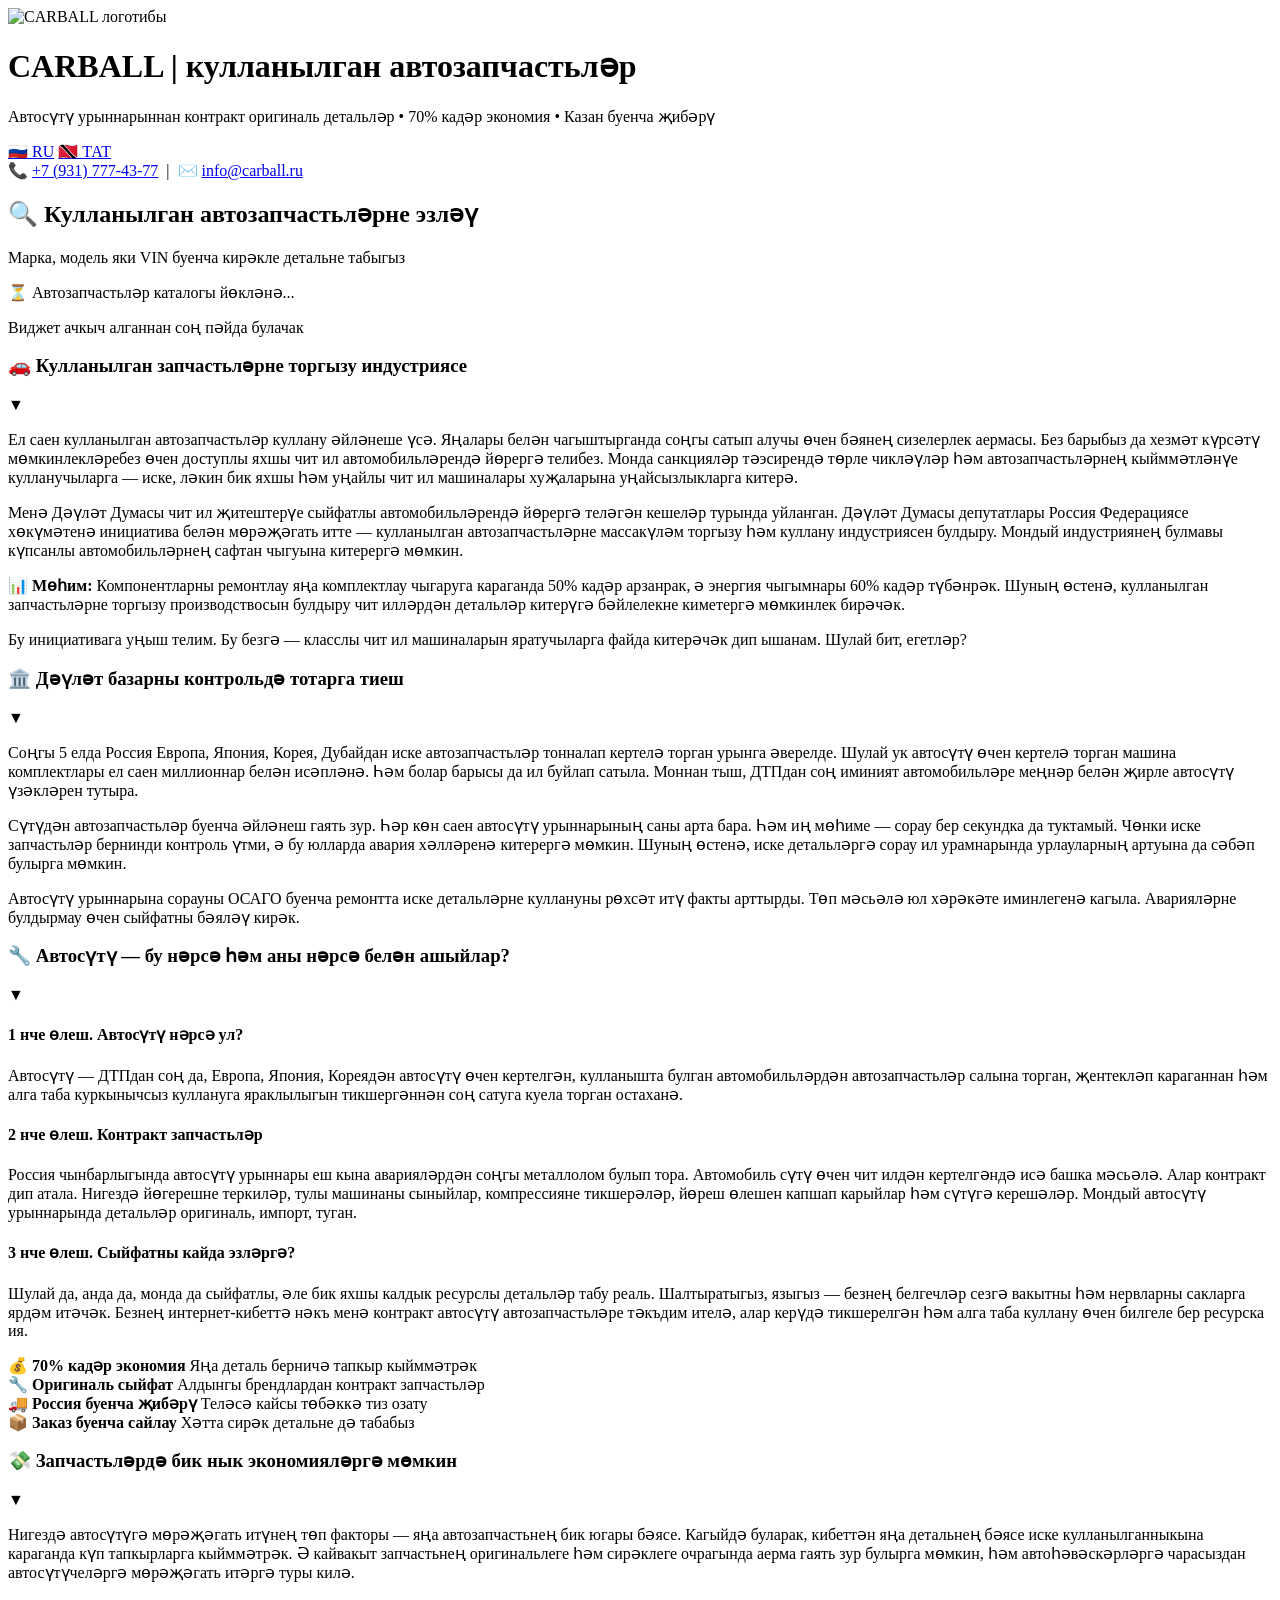
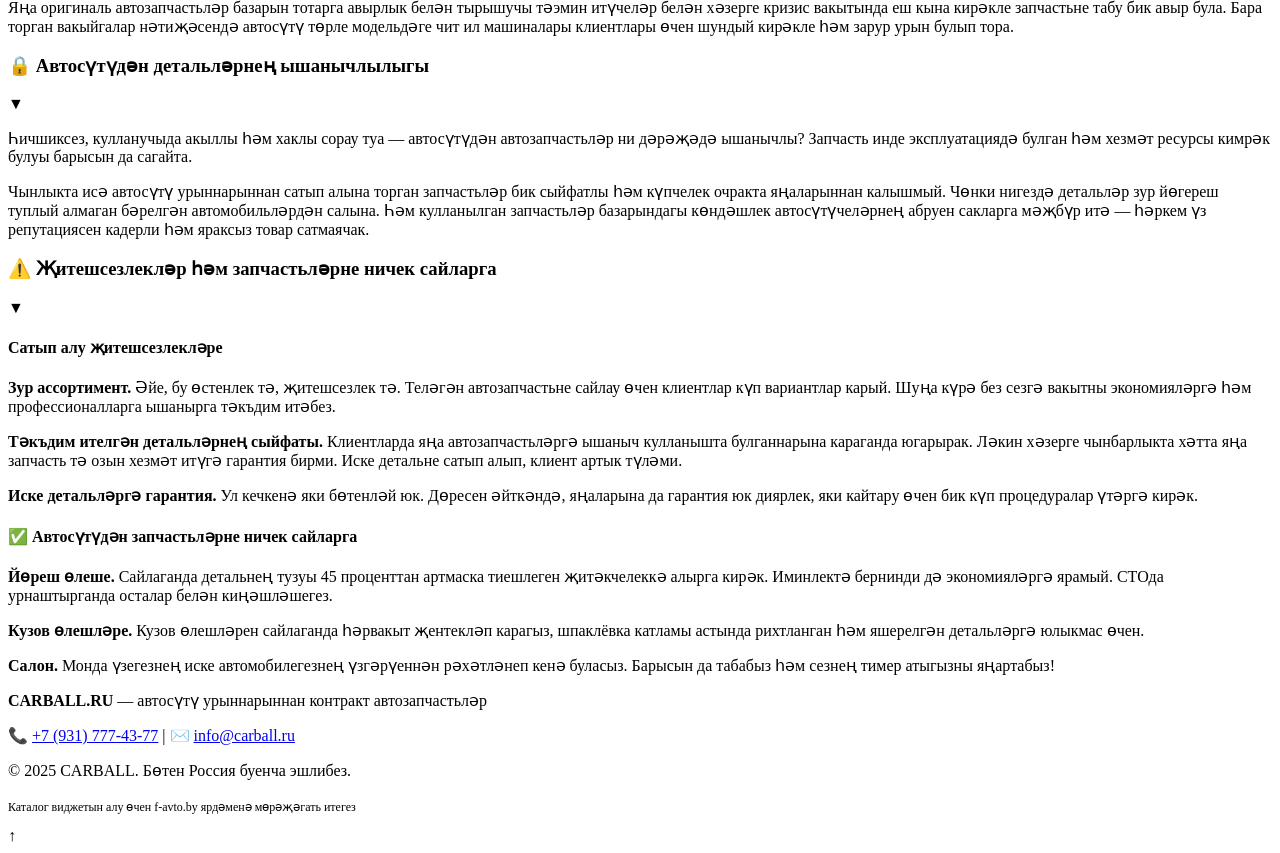
==== index-tt.html @ 547726d8 "Carbal.ru" ====
<!DOCTYPE html>
<html lang="tt">

<head>
  <meta charset="UTF-8">
  <meta name="viewport" content="width=device-width, initial-scale=1.0">
  <title>CARBALL | Кулланылган автозапчастьләр — контракт детальләр</title>
  <meta name="description"
    content="Автосүтү урыннарыннан контракт автозапчастьләр. 70% кадәр экономия, чит ил машиналары өчен оригиналь детальләр. Россия буенча җибәрү.">
  <link rel="stylesheet" href="carbal.css">
</head>

<body>
  <div class="header">
    <div class="header-top">
      <img class="header-logo" src="авторазборка/CarBall.jpg" alt="CARBALL логотибы">
      <div>
        <h1>CARBALL <span>| кулланылган автозапчастьләр</span></h1>
        <p>Автосүтү урыннарыннан контракт оригиналь детальләр • 70% кадәр экономия • Казан буенча җибәрү</p>
      </div>
    </div>

    <div class="lang-switcher">
      <a href="index.html" class="lang-btn">🇷🇺 RU</a>
      <a href="index-tt.html" class="lang-btn active">🇹🇹 ТАТ</a>
    </div>

    <div class="contacts">
      📞 <a href="tel:+79317774377" class="phone-link">+7 (931) 777-43-77</a> &nbsp;|&nbsp;
      ✉️ <a href="mailto:info@carball.ru">info@carball.ru</a>
    </div>
  </div>

  <div class="container">
    <div class="widget-area">
      <h2>🔍 Кулланылган автозапчастьләрне эзләү</h2>
      <p>Марка, модель яки VIN буенча кирәкле детальне табыгыз</p>
      <div class="widget-placeholder" id="favto_catalog_widget">
        <p>⏳ Автозапчастьләр каталогы йөкләнә...</p>
        <div class="badge">Виджет ачкыч алганнан соң пәйда булачак</div>
      </div>
    </div>

    <div class="tabs-container" id="tabsContainer">
      <div class="tab">
        <div class="tab-header" data-tab="1">
          <h3><span class="tab-icon">🚗</span> Кулланылган запчастьләрне торгызу индустриясе</h3>
          <span class="tab-arrow">▼</span>
        </div>
        <div class="tab-content">
          <div class="tab-inner">
            <p>Ел саен кулланылган автозапчастьләр куллану әйләнеше үсә. Яңалары белән чагыштырганда соңгы сатып алучы өчен
              бәянең сизелерлек аермасы. Без барыбыз да хезмәт күрсәтү мөмкинлекләребез өчен доступлы яхшы чит ил
              автомобильләрендә йөрергә телибез. Монда санкцияләр тәэсирендә төрле чикләүләр һәм автозапчастьләрнең
              кыйммәтләнүе кулланучыларга — иске, ләкин бик яхшы һәм уңайлы чит ил машиналары хуҗаларына уңайсызлыкларга
              китерә.</p>
            <p>Менә Дәүләт Думасы чит ил җитештерүе сыйфатлы автомобильләрендә йөрергә теләгән кешеләр турында уйланган.
              Дәүләт Думасы депутатлары Россия Федерациясе хөкүмәтенә инициатива белән мөрәҗәгать итте — кулланылган
              автозапчастьләрне массакүләм торгызу һәм куллану индустриясен булдыру. Мондый индустриянең булмавы
              күпсанлы автомобильләрнең сафтан чыгуына китерергә мөмкин.</p>
            <div class="highlight">📊 <strong>Мөһим:</strong> Компонентларны ремонтлау яңа комплектлау чыгаруга
              караганда 50% кадәр арзанрак, ә энергия чыгымнары 60% кадәр түбәнрәк. Шуның өстенә, кулланылган запчастьләрне
              торгызу производствосын булдыру чит илләрдән детальләр китерүгә бәйлелекне киметергә мөмкинлек бирәчәк.
            </div>
            <p>Бу инициативага уңыш телим. Бу безгә — класслы чит ил машиналарын яратучыларга файда китерәчәк дип
              ышанам. Шулай бит, егетләр?</p>
          </div>
        </div>
      </div>

      <div class="tab">
        <div class="tab-header" data-tab="2">
          <h3><span class="tab-icon">🏛️</span> Дәүләт базарны контрольдә тотарга тиеш</h3>
          <span class="tab-arrow">▼</span>
        </div>
        <div class="tab-content">
          <div class="tab-inner">
            <p>Соңгы 5 елда Россия Европа, Япония, Корея, Дубайдан иске автозапчастьләр тонналап кертелә торган урынга
              әверелде. Шулай ук автосүтү өчен кертелә торган машина комплектлары ел саен миллионнар белән исәпләнә. Һәм
              болар барысы да ил буйлап сатыла. Моннан тыш, ДТПдан соң иминият автомобильләре меңнәр белән җирле
              автосүтү үзәкләрен тутыра.</p>
            <p>Сүтүдән автозапчастьләр буенча әйләнеш гаять зур. Һәр көн саен автосүтү урыннарының саны арта бара. Һәм
              иң мөһиме — сорау бер секундка да туктамый. Чөнки иске запчастьләр бернинди контроль үтми, ә бу юлларда
              авария хәлләренә китерергә мөмкин. Шуның өстенә, иске детальләргә сорау ил урамнарында урлауларның артуына
              да сәбәп булырга мөмкин.</p>
            <p>Автосүтү урыннарына сорауны ОСАГО буенча ремонтта иске детальләрне куллануны рөхсәт итү факты арттырды.
              Төп мәсьәлә юл хәрәкәте иминлегенә кагыла. Аварияләрне булдырмау өчен сыйфатны бәяләү кирәк.</p>
          </div>
        </div>
      </div>

      <div class="tab">
        <div class="tab-header" data-tab="3">
          <h3><span class="tab-icon">🔧</span> Автосүтү — бу нәрсә һәм аны нәрсә белән ашыйлар?</h3>
          <span class="tab-arrow">▼</span>
        </div>
        <div class="tab-content">
          <div class="tab-inner">
            <h4>1 нче өлеш. Автосүтү нәрсә ул?</h4>
            <p>Автосүтү — ДТПдан соң да, Европа, Япония, Кореядән автосүтү өчен кертелгән, кулланышта булган
              автомобильләрдән автозапчастьләр салына торган, җентекләп караганнан һәм алга таба куркынычсыз куллануга
              яраклылыгын тикшергәннән соң сатуга куела торган остаханә.</p>
            <h4>2 нче өлеш. Контракт запчастьләр</h4>
            <p>Россия чынбарлыгында автосүтү урыннары еш кына аварияләрдән соңгы металлолом булып тора. Автомобиль сүтү
              өчен чит илдән кертелгәндә исә башка мәсьәлә. Алар контракт дип атала. Нигездә йөгерешне теркиләр, тулы
              машинаны сыныйлар, компрессияне тикшерәләр, йөреш өлешен капшап карыйлар һәм сүтүгә керешәләр. Мондый
              автосүтү урыннарында детальләр оригиналь, импорт, туган.</p>
            <h4>3 нче өлеш. Сыйфатны кайда эзләргә?</h4>
            <p>Шулай да, анда да, монда да сыйфатлы, әле бик яхшы калдык ресурслы детальләр табу реаль. Шалтыратыгыз,
              языгыз — безнең белгечләр сезгә вакытны һәм нервларны сакларга ярдәм итәчәк. Безнең интернет-кибеттә нәкъ
              менә контракт автосүтү автозапчастьләре тәкъдим ителә, алар керүдә тикшерелгән һәм алга таба куллану өчен
              билгеле бер ресурска ия.</p>
            <div class="benefits-mini">
              <div class="benefit-mini"><strong>💰 70% кадәр экономия</strong> Яңа деталь берничә тапкыр кыйммәтрәк
              </div>
              <div class="benefit-mini"><strong>🔧 Оригиналь сыйфат</strong> Алдынгы брендлардан контракт запчастьләр
              </div>
              <div class="benefit-mini"><strong>🚚 Россия буенча җибәрү</strong> Теләсә кайсы төбәккә тиз озату</div>
              <div class="benefit-mini"><strong>📦 Заказ буенча сайлау</strong> Хәтта сирәк детальне дә табабыз</div>
            </div>
          </div>
        </div>
      </div>

      <div class="tab">
        <div class="tab-header" data-tab="4">
          <h3><span class="tab-icon">💸</span> Запчастьләрдә бик нык экономияләргә мөмкин</h3>
          <span class="tab-arrow">▼</span>
        </div>
        <div class="tab-content">
          <div class="tab-inner">
            <p>Нигездә автосүтүгә мөрәҗәгать итүнең төп факторы — яңа автозапчастьнең бик югары бәясе. Кагыйдә буларак,
              кибеттән яңа детальнең бәясе иске кулланылганныкына караганда күп тапкырларга кыйммәтрәк. Ә кайвакыт
              запчастьнең оригинальлеге һәм сирәклеге очрагында аерма гаять зур булырга мөмкин, һәм автоһәвәскәрләргә
              чарасыздан автосүтүчеләргә мөрәҗәгать итәргә туры килә.</p>
            <p>Яңа оригиналь автозапчастьләр базарын тотарга авырлык белән тырышучы тәэмин итүчеләр белән хәзерге кризис
              вакытында еш кына кирәкле запчастьне табу бик авыр була. Бара торган вакыйгалар нәтиҗәсендә автосүтү төрле
              модельдәге чит ил машиналары клиентлары өчен шундый кирәкле һәм зарур урын булып тора.</p>
          </div>
        </div>
      </div>

      <div class="tab">
        <div class="tab-header" data-tab="5">
          <h3><span class="tab-icon">🔒</span> Автосүтүдән детальләрнең ышанычлылыгы</h3>
          <span class="tab-arrow">▼</span>
        </div>
        <div class="tab-content">
          <div class="tab-inner">
            <p>Һичшиксез, кулланучыда акыллы һәм хаклы сорау туа — автосүтүдән автозапчастьләр ни дәрәҗәдә ышанычлы?
              Запчасть инде эксплуатациядә булган һәм хезмәт ресурсы кимрәк булуы барысын да сагайта.</p>
            <p>Чынлыкта исә автосүтү урыннарыннан сатып алына торган запчастьләр бик сыйфатлы һәм күпчелек очракта
              яңаларыннан калышмый. Чөнки нигездә детальләр зур йөгереш туплый алмаган бәрелгән автомобильләрдән салына.
              Һәм кулланылган запчастьләр базарындагы көндәшлек автосүтүчеләрнең абруен сакларга мәҗбүр итә — һәркем үз
              репутациясен кадерли һәм яраксыз товар сатмаячак.</p>
          </div>
        </div>
      </div>

      <div class="tab">
        <div class="tab-header" data-tab="6">
          <h3><span class="tab-icon">⚠️</span> Җитешсезлекләр һәм запчастьләрне ничек сайларга</h3>
          <span class="tab-arrow">▼</span>
        </div>
        <div class="tab-content">
          <div class="tab-inner">
            <h4>Сатып алу җитешсезлекләре</h4>
            <p><strong>Зур ассортимент.</strong> Әйе, бу өстенлек тә, җитешсезлек тә. Теләгән автозапчастьне сайлау өчен
              клиентлар күп вариантлар карый. Шуңа күрә без сезгә вакытны экономияләргә һәм профессионалларга ышанырга
              тәкъдим итәбез.</p>
            <p><strong>Тәкъдим ителгән детальләрнең сыйфаты.</strong> Клиентларда яңа автозапчастьләргә ышаныч
              кулланышта булганнарына караганда югарырак. Ләкин хәзерге чынбарлыкта хәтта яңа запчасть тә озын хезмәт
              итүгә гарантия бирми. Иске детальне сатып алып, клиент артык түләми.</p>
            <p><strong>Иске детальләргә гарантия.</strong> Ул кечкенә яки бөтенләй юк. Дөресен әйткәндә, яңаларына да
              гарантия юк диярлек, яки кайтару өчен бик күп процедуралар үтәргә кирәк.</p>
            <h4>✅ Автосүтүдән запчастьләрне ничек сайларга</h4>
            <p><strong>Йөреш өлеше.</strong> Сайлаганда детальнең тузуы 45 проценттан артмаска тиешлеген җитәкчелеккә
              алырга кирәк. Иминлектә бернинди дә экономияләргә ярамый. СТОда урнаштырганда осталар белән киңәшләшегез.
            </p>
            <p><strong>Кузов өлешләре.</strong> Кузов өлешләрен сайлаганда һәрвакыт җентекләп карагыз, шпаклёвка катламы
              астында рихтланган һәм яшерелгән детальләргә юлыкмас өчен.</p>
            <p><strong>Салон.</strong> Монда үзегезнең иске автомобилегезнең үзгәрүеннән рәхәтләнеп кенә буласыз.
              Барысын да табабыз һәм сезнең тимер атыгызны яңартабыз!</p>
          </div>
        </div>
      </div>
    </div>
  </div>

  <div class="footer">
    <p><strong>CARBALL.RU</strong> — автосүтү урыннарыннан контракт автозапчастьләр</p>
    <p>📞 <a href="tel:+79317774377">+7 (931) 777-43-77</a> | ✉️ <a href="mailto:info@carball.ru">info@carball.ru</a>
    </p>
    <p>© 2025 CARBALL. Бөтен Россия буенча эшлибез.</p>
    <p style="font-size: 12px; margin-top: 20px;">Каталог виджетын алу өчен f-avto.by ярдәменә мөрәҗәгать итегез</p>
  </div>

  <div class="go-top" id="goTop">↑</div>

  <script>
    const tabs = document.querySelectorAll('.tab');
    tabs.forEach(tab => {
      const header = tab.querySelector('.tab-header');
      header.addEventListener('click', () => {
        tabs.forEach(otherTab => {
          if (otherTab !== tab && otherTab.classList.contains('active')) {
            otherTab.classList.remove('active');
          }
        });
        tab.classList.toggle('active');
      });
    });
    if (tabs.length > 0) tabs[0].classList.add('active');

    const goTop = document.getElementById('goTop');
    window.addEventListener('scroll', () => {
      goTop.classList.toggle('show', window.scrollY > 300);
    });
    goTop.addEventListener('click', () => {
      window.scrollTo({ top: 0, behavior: 'smooth' });
    });
  </script>
</body>

</html>
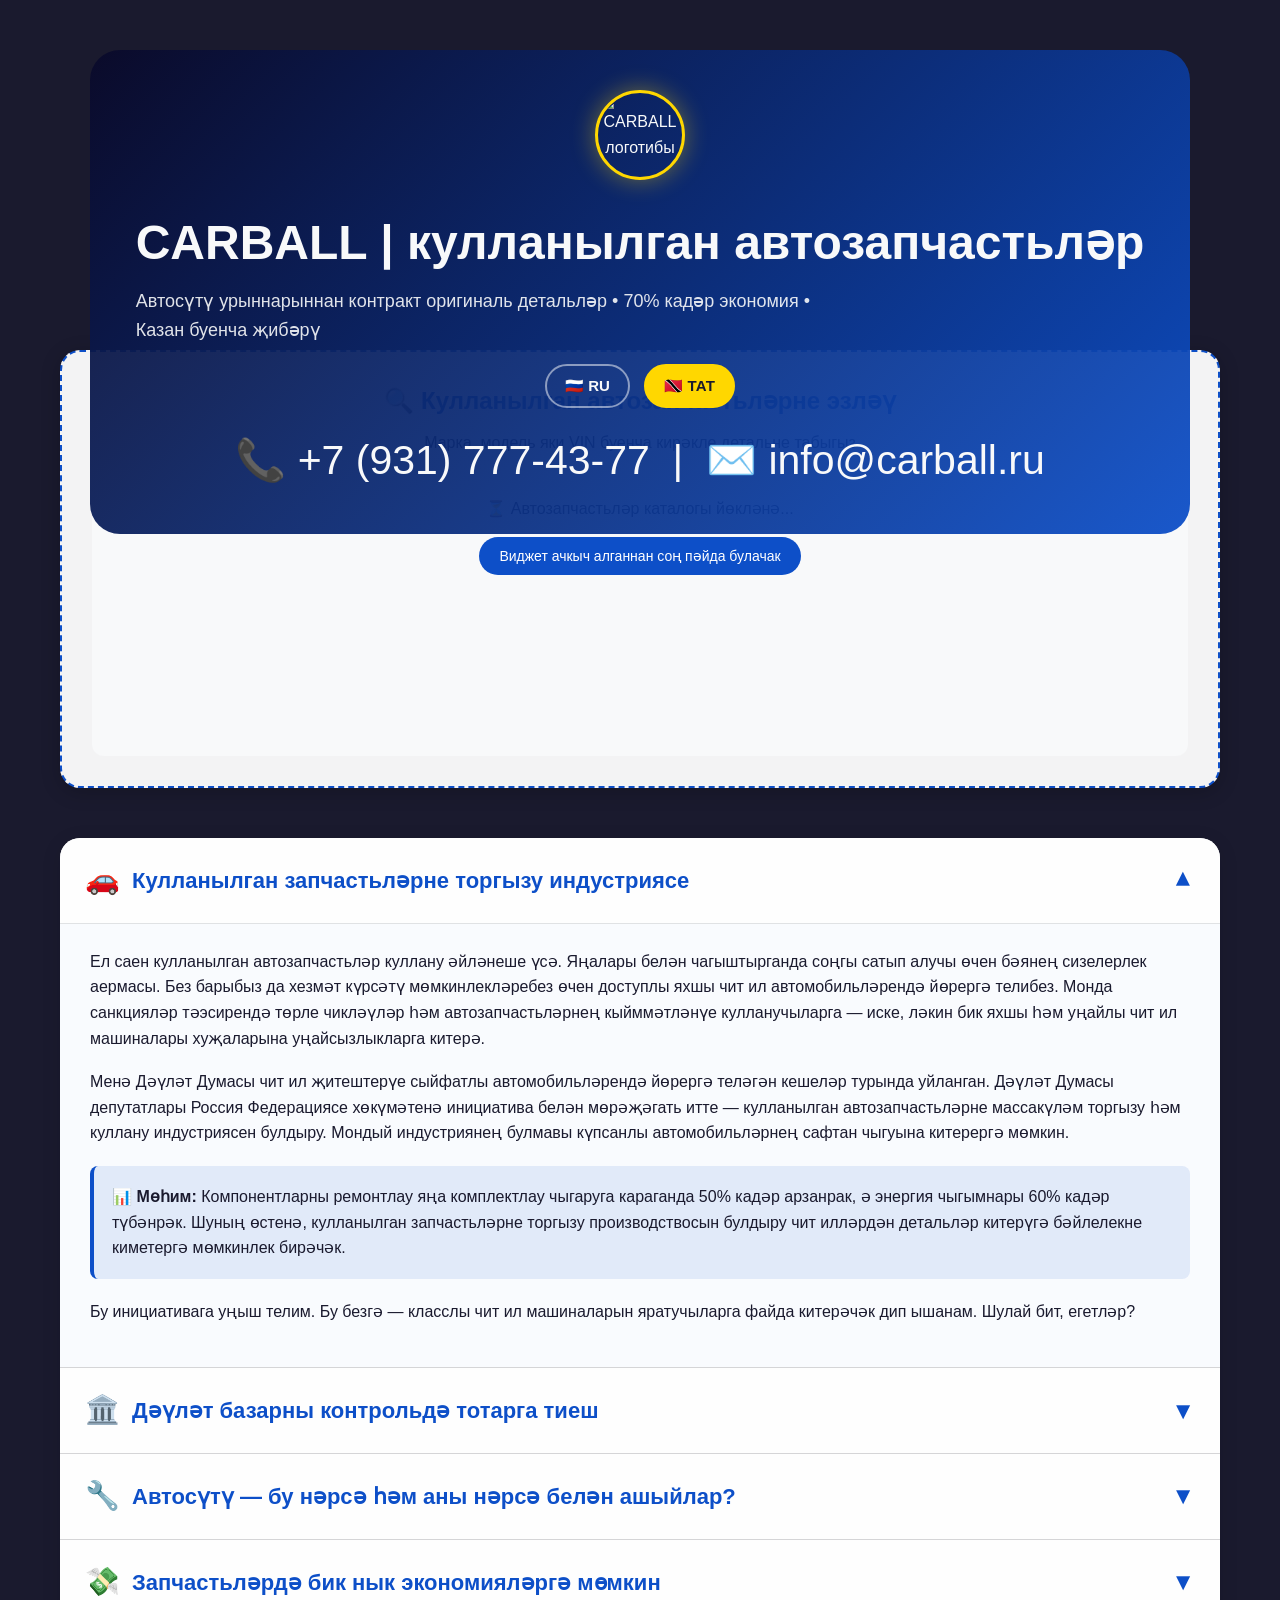
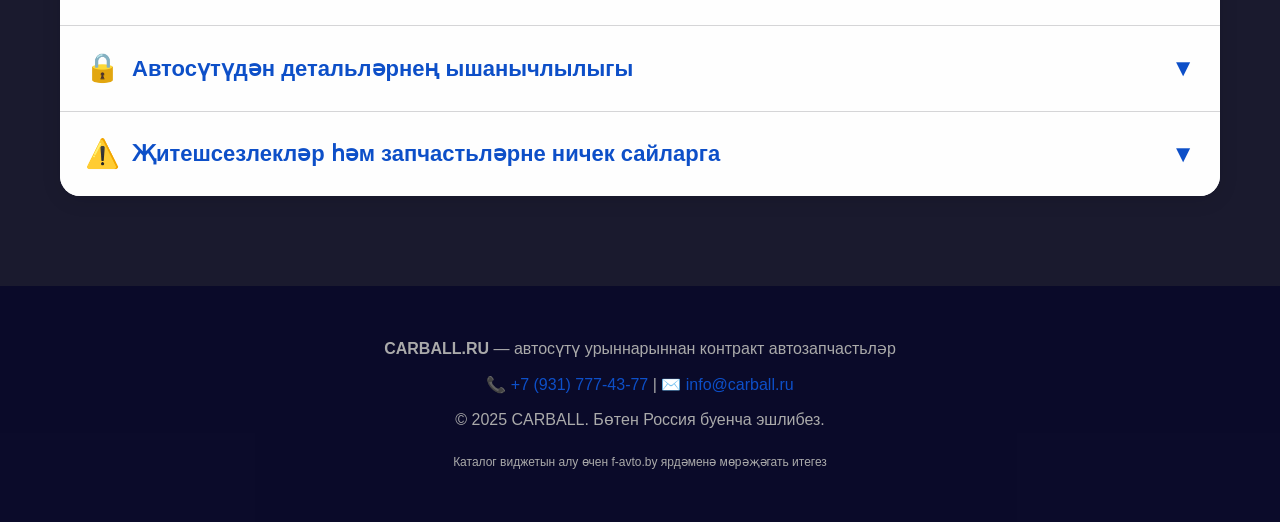
==== commit 7bcee5b7: "a" ====
--- a/index-tt.html
+++ b/index-tt.html
@@ -13,7 +13,7 @@
 <body>
   <div class="header">
     <div class="header-top">
-      <img class="header-logo" src="авторазборка/CarBall.jpg" alt="CARBALL логотибы">
+      <img class="header-logo" src="carbal/CarBall.jpg" alt="CARBALL логотибы">
       <div>
         <h1>CARBALL <span>| кулланылган автозапчастьләр</span></h1>
         <p>Автосүтү урыннарыннан контракт оригиналь детальләр • 70% кадәр экономия • Казан буенча җибәрү</p>
--- a/carbal.css
+++ b/carbal.css
@@ -0,0 +1,340 @@
+* {
+  margin: 0;
+  padding: 0;
+  box-sizing: border-box;
+}
+
+body {
+  font-family: -apple-system, BlinkMacSystemFont, 'Segoe UI', Roboto, 'Helvetica Neue', Arial, sans-serif;
+  color: #1a1a2e;
+  line-height: 1.6;
+  background-image: url('carbal/1.jpg');
+  background-size: cover;
+  background-position: center;
+  background-repeat: no-repeat;
+  background-attachment: fixed;
+  background-color: #1a1a2e;
+  position: relative;
+  min-height: 100vh;
+}
+
+.header {
+  background: linear-gradient(135deg, rgba(10, 10, 42, 0.95) 0%, rgba(13, 79, 200, 0.95) 100%);
+  color: #f8f9fa;
+  padding: 40px 20px;
+  text-align: center;
+  width: 90%;
+  max-width: 1100px;
+  border-radius: 30px;
+  margin: 30px auto;
+  position: fixed;
+  top: 20px;
+  left: 50%;
+  transform: translateX(-50%);
+  z-index: 1000;
+
+}
+
+.header-top {
+  display: flex;
+  align-items: center;
+  justify-content: center;
+  gap: 25px;
+  margin-bottom: 20px;
+  flex-wrap: wrap;
+}
+
+.header-logo {
+  width: 90px;
+  height: 90px;
+  border-radius: 50%;
+  object-fit: cover;
+  border: 3px solid #ffd700;
+  box-shadow: 0 0 25px rgba(255, 215, 0, 0.4);
+  transition: transform 0.3s ease;
+}
+
+.header-logo:hover {
+  transform: scale(1.05);
+}
+
+.header h1 {
+  font-size: 48px;
+  margin-bottom: 5px;
+  text-align: left;
+}
+
+.header h1 span {
+  color: #f8f9fa;
+}
+
+.header p {
+  font-size: 18px;
+  opacity: 0.9;
+  max-width: 700px;
+  margin: 0;
+  text-align: left;
+}
+
+.contacts {
+  margin-top: 20px;
+  font-size: 41px;
+}
+
+.contacts a {
+  color: #f8f9fa;
+  text-decoration: none;
+}
+
+@media (max-width: 768px) {
+  .header-top {
+    flex-direction: column;
+    text-align: center;
+  }
+
+  .header h1 {
+    font-size: 32px;
+    text-align: center;
+  }
+
+  .header p {
+    text-align: center;
+    font-size: 16px;
+  }
+
+  .header-logo {
+    width: 70px;
+    height: 70px;
+  }
+
+  .lang-btn {
+    padding: 6px 14px;
+    font-size: 13px;
+  }
+}
+
+.container {
+  max-width: 1200px;
+  margin: 0 auto;
+  padding: 350px 20px 40px;
+}
+
+.widget-area {
+  background: rgba(255, 255, 255, 0.95);
+  border-radius: 20px;
+  padding: 30px;
+  margin-bottom: 50px;
+  box-shadow: 0 4px 20px rgba(0, 0, 0, 0.2);
+  text-align: center;
+  border: 2px dashed #0d4fc8;
+}
+
+.widget-area h2 {
+  color: #0d4fc8;
+  margin-bottom: 10px;
+}
+
+.widget-placeholder {
+  background: #f8f9fa;
+  border-radius: 12px;
+  padding: 40px;
+  min-height: 300px;
+}
+
+.badge {
+  display: inline-block;
+  background: #0d4fc8;
+  color: white;
+  padding: 8px 20px;
+  border-radius: 50px;
+  font-size: 14px;
+  margin-top: 15px;
+}
+
+.tabs-container {
+  background: rgba(255, 255, 255, 0.92);
+  border-radius: 20px;
+  box-shadow: 0 4px 20px rgba(0, 0, 0, 0.1);
+  overflow: hidden;
+}
+
+.tab {
+  border-bottom: 1px solid rgba(0, 0, 0, 0.1);
+}
+
+.tab:last-child {
+  border-bottom: none;
+}
+
+.tab-header {
+  background: rgba(255, 255, 255, 0.95);
+  padding: 20px 25px;
+  cursor: pointer;
+  transition: background 0.3s ease;
+  display: flex;
+  justify-content: space-between;
+  align-items: center;
+}
+
+.tab-header:hover {
+  background: rgba(240, 244, 250, 0.98);
+}
+
+.tab-header h3 {
+  color: #0d4fc8;
+  font-size: 22px;
+  margin: 0;
+  display: flex;
+  align-items: center;
+  gap: 12px;
+}
+
+.tab-icon {
+  font-size: 28px;
+}
+
+.tab-arrow {
+  font-size: 24px;
+  color: #0d4fc8;
+  transition: transform 0.3s ease;
+}
+
+.tab.active .tab-arrow {
+  transform: rotate(180deg);
+}
+
+.tab-content {
+  max-height: 0;
+  overflow: hidden;
+  transition: max-height 0.5s ease;
+  background: rgba(250, 252, 255, 0.95);
+}
+
+.tab.active .tab-content {
+  max-height: 3000px;
+}
+
+.tab-inner {
+  padding: 25px 30px;
+  border-top: 1px solid rgba(0, 0, 0, 0.1);
+}
+
+.tab-inner p {
+  margin-bottom: 18px;
+  font-size: 16px;
+  color: #1a1a2e;
+}
+
+.tab-inner h4 {
+  color: #0d4fc8;
+  margin: 20px 0 10px 0;
+  font-size: 18px;
+}
+
+.tab-inner .highlight {
+  background: rgba(13, 79, 200, 0.1);
+  padding: 18px;
+  border-left: 4px solid #0d4fc8;
+  border-radius: 8px;
+  margin: 20px 0;
+}
+
+.benefits-mini {
+  display: grid;
+  grid-template-columns: repeat(auto-fit, minmax(200px, 1fr));
+  gap: 15px;
+  margin: 20px 0;
+}
+
+.benefit-mini {
+  background: white;
+  padding: 15px;
+  border-radius: 12px;
+  text-align: center;
+  border: 1px solid #e0e4e8;
+}
+
+.benefit-mini strong {
+  color: #0d4fc8;
+  display: block;
+  font-size: 18px;
+  margin-bottom: 8px;
+}
+
+.footer {
+  background: rgba(10, 10, 42, 0.95);
+  color: #aaa;
+  text-align: center;
+  padding: 40px 20px;
+  margin-top: 50px;
+}
+
+.footer p {
+  margin: 10px 0;
+}
+
+.footer a {
+  color: #0d4fc8;
+  text-decoration: none;
+}
+
+.go-top {
+  position: fixed;
+  bottom: 30px;
+  right: 30px;
+  background: #0d4fc8;
+  color: white;
+  width: 50px;
+  height: 50px;
+  border-radius: 50%;
+  display: flex;
+  align-items: center;
+  justify-content: center;
+  cursor: pointer;
+  opacity: 0;
+  transition: opacity 0.3s;
+  box-shadow: 0 2px 10px rgba(0, 0, 0, 0.2);
+  z-index: 100;
+}
+
+.go-top.show {
+  opacity: 1;
+}
+
+.go-top:hover {
+  background: #0a3a9e;
+}
+
+.phone-link:hover {
+  text-decoration: underline;
+}
+
+.lang-switcher {
+  margin: 15px 0;
+}
+
+.lang-btn {
+  display: inline-block;
+  padding: 8px 18px;
+  margin: 0 5px;
+  border: 2px solid rgba(255, 255, 255, 0.5);
+  border-radius: 25px;
+  color: #f8f9fa;
+  text-decoration: none;
+  font-size: 15px;
+  font-weight: bold;
+  transition: all 0.3s ease;
+}
+
+.lang-btn:hover {
+  background: rgba(255, 255, 255, 0.2);
+  border-color: #ffd700;
+  color: #ffd700;
+  transform: scale(1.05);
+}
+
+.lang-btn.active {
+  background: #ffd700;
+  color: #1a1a2e;
+  border-color: #ffd700;
+}
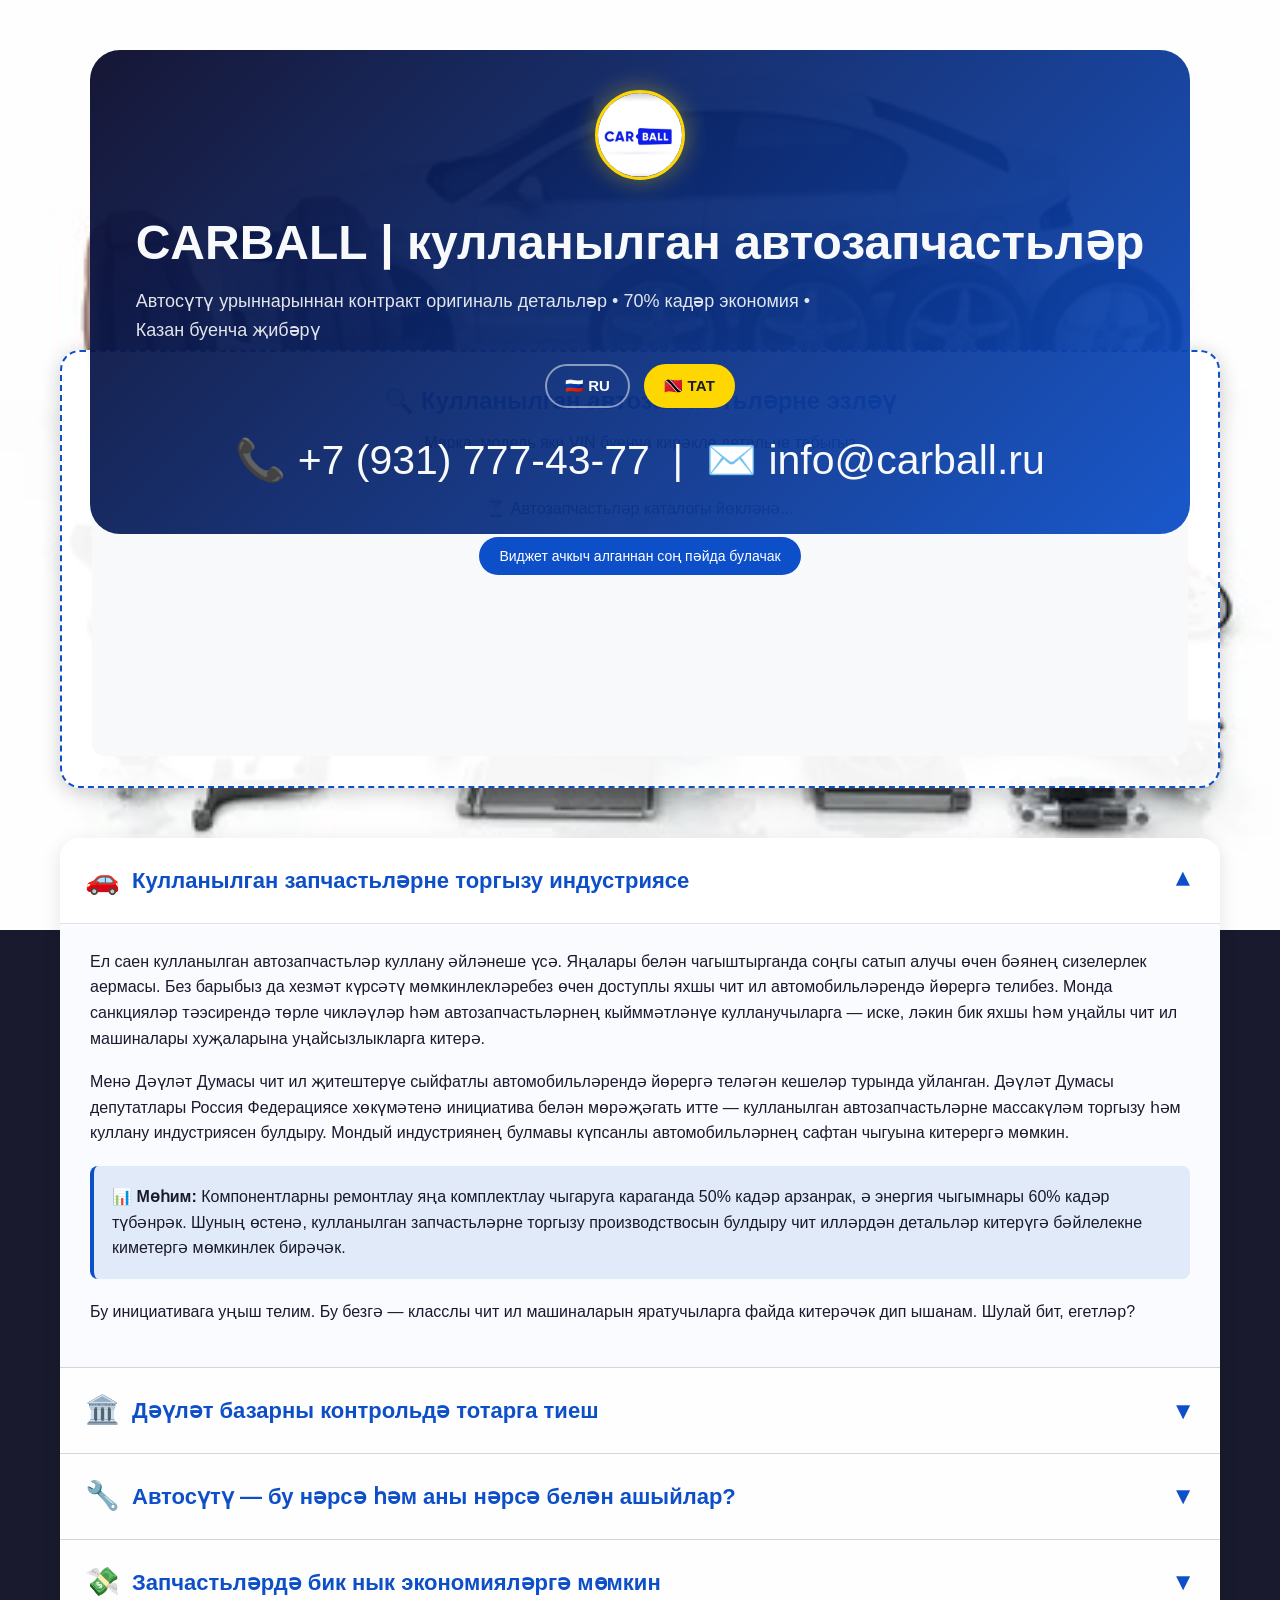
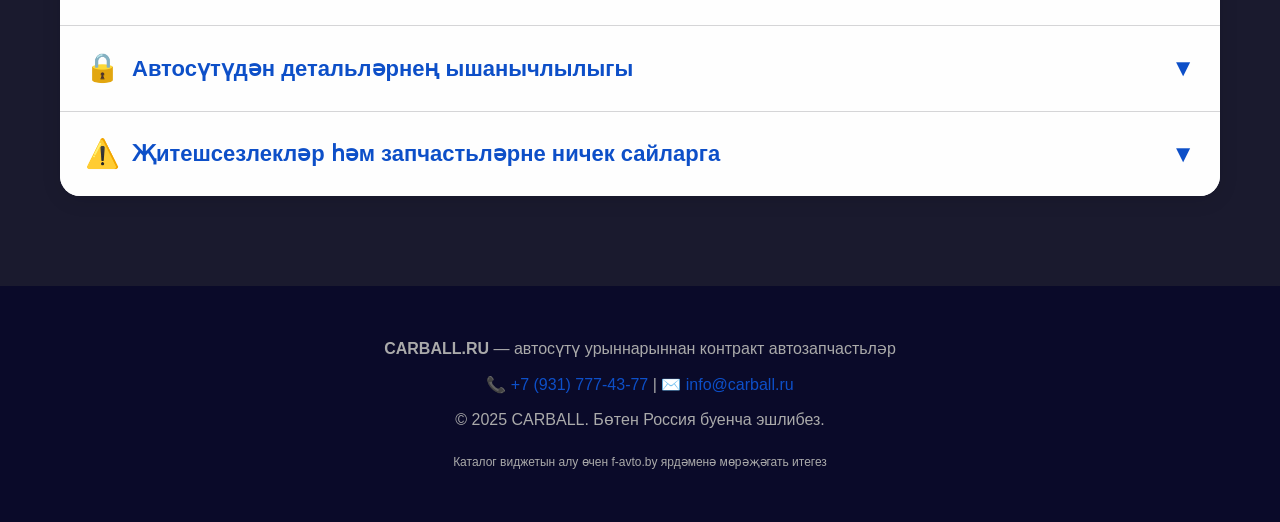
==== commit dadb0d41: "e" ====
--- a/index-tt.html
+++ b/index-tt.html
@@ -13,7 +13,7 @@
 <body>
   <div class="header">
     <div class="header-top">
-      <img class="header-logo" src="carbal/CarBall.jpg" alt="CARBALL логотибы">
+      <img class="header-logo" src="CarBall.jpg" alt="CARBALL логотибы">
       <div>
         <h1>CARBALL <span>| кулланылган автозапчастьләр</span></h1>
         <p>Автосүтү урыннарыннан контракт оригиналь детальләр • 70% кадәр экономия • Казан буенча җибәрү</p>
@@ -49,7 +49,8 @@
         </div>
         <div class="tab-content">
           <div class="tab-inner">
-            <p>Ел саен кулланылган автозапчастьләр куллану әйләнеше үсә. Яңалары белән чагыштырганда соңгы сатып алучы өчен
+            <p>Ел саен кулланылган автозапчастьләр куллану әйләнеше үсә. Яңалары белән чагыштырганда соңгы сатып алучы
+              өчен
               бәянең сизелерлек аермасы. Без барыбыз да хезмәт күрсәтү мөмкинлекләребез өчен доступлы яхшы чит ил
               автомобильләрендә йөрергә телибез. Монда санкцияләр тәэсирендә төрле чикләүләр һәм автозапчастьләрнең
               кыйммәтләнүе кулланучыларга — иске, ләкин бик яхшы һәм уңайлы чит ил машиналары хуҗаларына уңайсызлыкларга
@@ -59,7 +60,8 @@
               автозапчастьләрне массакүләм торгызу һәм куллану индустриясен булдыру. Мондый индустриянең булмавы
               күпсанлы автомобильләрнең сафтан чыгуына китерергә мөмкин.</p>
             <div class="highlight">📊 <strong>Мөһим:</strong> Компонентларны ремонтлау яңа комплектлау чыгаруга
-              караганда 50% кадәр арзанрак, ә энергия чыгымнары 60% кадәр түбәнрәк. Шуның өстенә, кулланылган запчастьләрне
+              караганда 50% кадәр арзанрак, ә энергия чыгымнары 60% кадәр түбәнрәк. Шуның өстенә, кулланылган
+              запчастьләрне
               торгызу производствосын булдыру чит илләрдән детальләр китерүгә бәйлелекне киметергә мөмкинлек бирәчәк.
             </div>
             <p>Бу инициативага уңыш телим. Бу безгә — класслы чит ил машиналарын яратучыларга файда китерәчәк дип
--- a/carbal.css
+++ b/carbal.css
@@ -8,7 +8,7 @@
   font-family: -apple-system, BlinkMacSystemFont, 'Segoe UI', Roboto, 'Helvetica Neue', Arial, sans-serif;
   color: #1a1a2e;
   line-height: 1.6;
-  background-image: url('carbal/1.jpg');
+  background-image: url('1.jpg');
   background-size: cover;
   background-position: center;
   background-repeat: no-repeat;
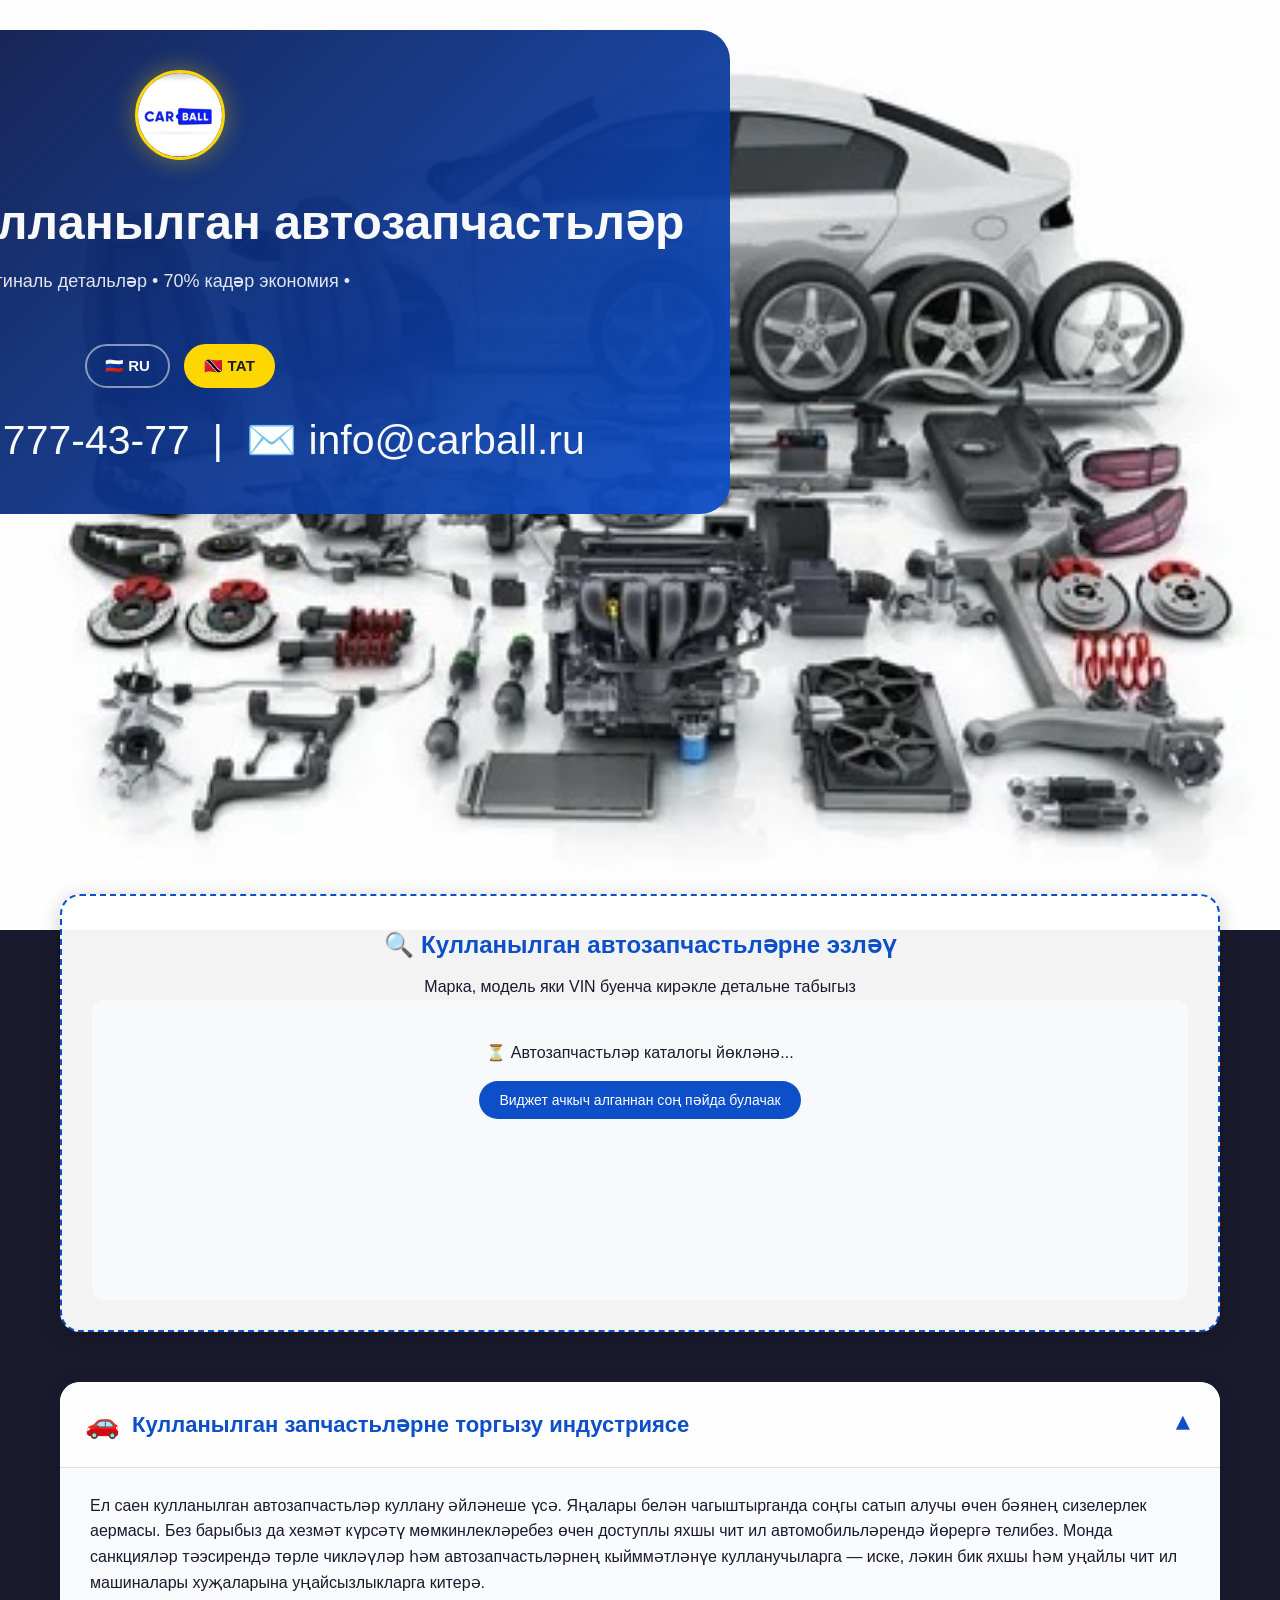
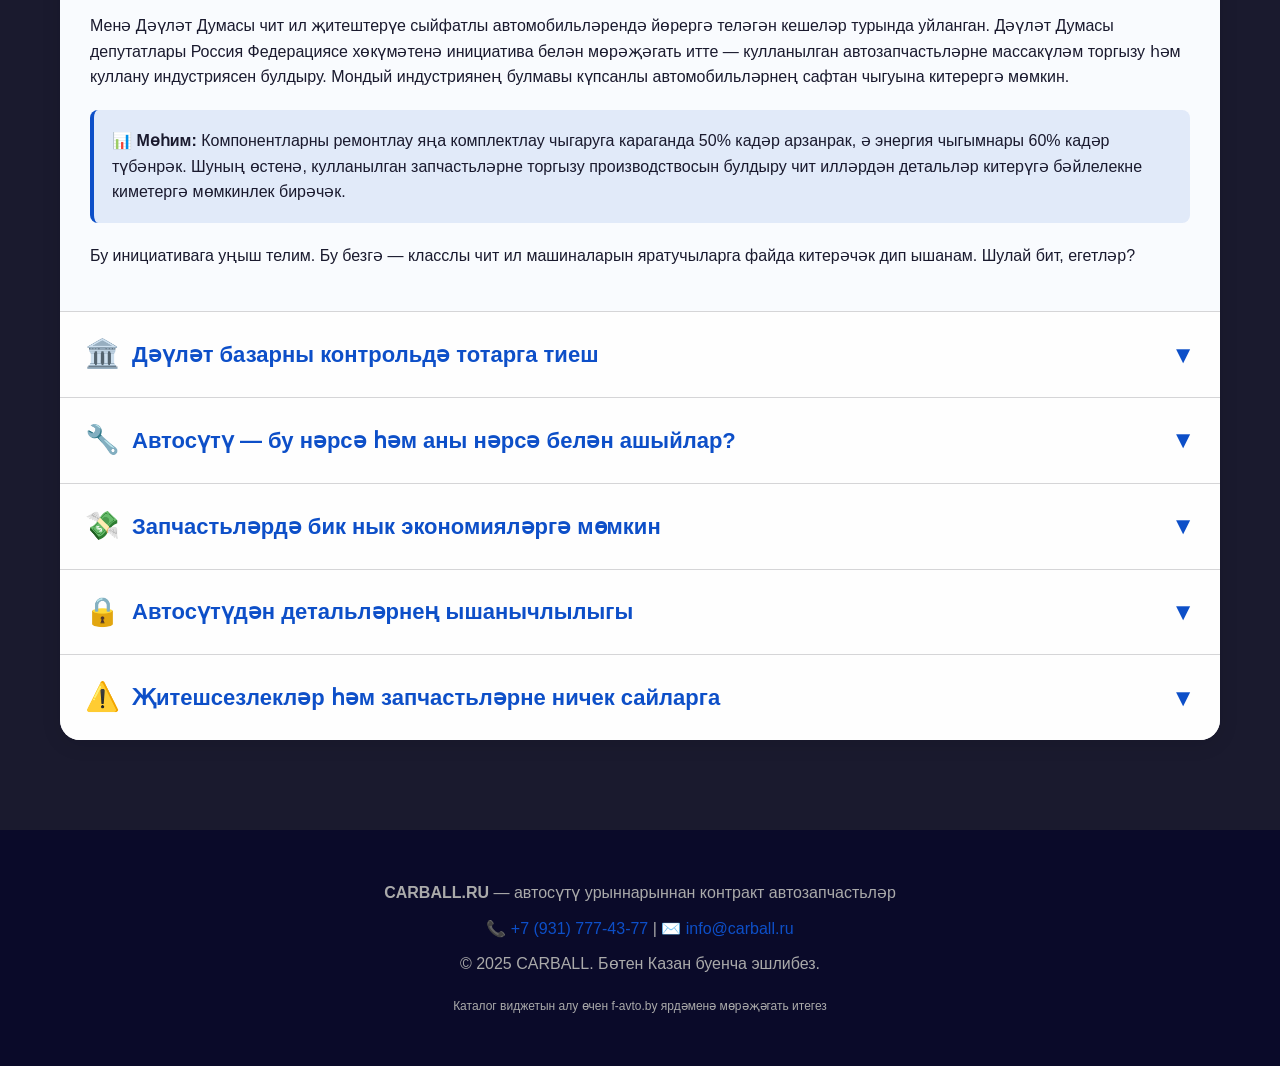
==== commit 04969840: "rrrr" ====
--- a/index-tt.html
+++ b/index-tt.html
@@ -20,7 +20,7 @@
       </div>
     </div>
 
-    <div class="lang-switcher">
+    <div  class="lang-switcher">
       <a href="index.html" class="lang-btn">🇷🇺 RU</a>
       <a href="index-tt.html" class="lang-btn active">🇹🇹 ТАТ</a>
     </div>
@@ -193,7 +193,7 @@
     <p><strong>CARBALL.RU</strong> — автосүтү урыннарыннан контракт автозапчастьләр</p>
     <p>📞 <a href="tel:+79317774377">+7 (931) 777-43-77</a> | ✉️ <a href="mailto:info@carball.ru">info@carball.ru</a>
     </p>
-    <p>© 2025 CARBALL. Бөтен Россия буенча эшлибез.</p>
+    <p>© 2025 CARBALL. Бөтен Казан буенча эшлибез.</p>
     <p style="font-size: 12px; margin-top: 20px;">Каталог виджетын алу өчен f-avto.by ярдәменә мөрәҗәгать итегез</p>
   </div>
 
--- a/carbal.css
+++ b/carbal.css
@@ -3,6 +3,7 @@
   padding: 0;
   box-sizing: border-box;
 }
+
 
 body {
   font-family: -apple-system, BlinkMacSystemFont, 'Segoe UI', Roboto, 'Helvetica Neue', Arial, sans-serif;
@@ -27,12 +28,11 @@
   max-width: 1100px;
   border-radius: 30px;
   margin: 30px auto;
-  position: fixed;
-  top: 20px;
+  position: sticky;
+  top: 0;
+  z-index: 1000;
   left: 50%;
   transform: translateX(-50%);
-  z-index: 1000;
-
 }
 
 .header-top {
@@ -110,6 +110,16 @@
   .lang-btn {
     padding: 6px 14px;
     font-size: 13px;
+  }
+
+  .container {
+    padding: 120px 15px 40px;
+  }
+
+  .header {
+    padding: 20px 10px;
+    width: 95%;
+    top: 10px;
   }
 }
 
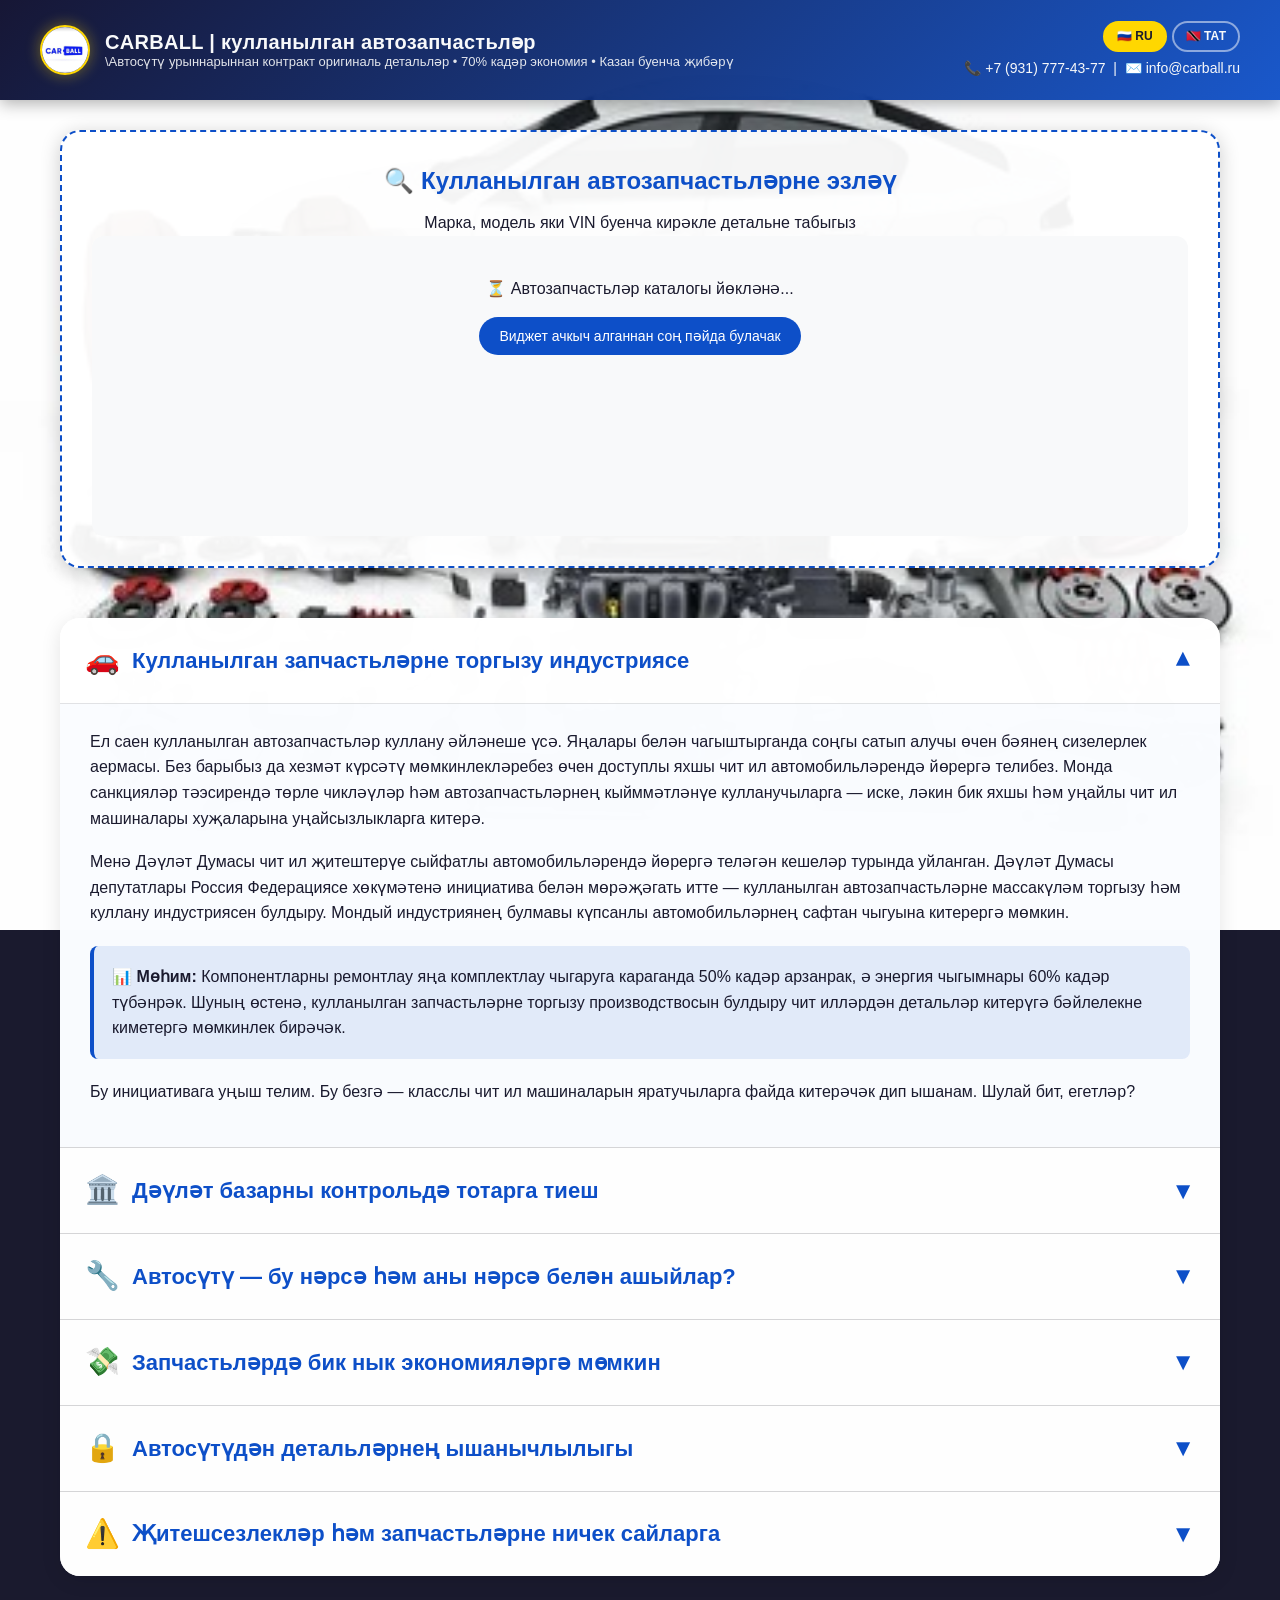
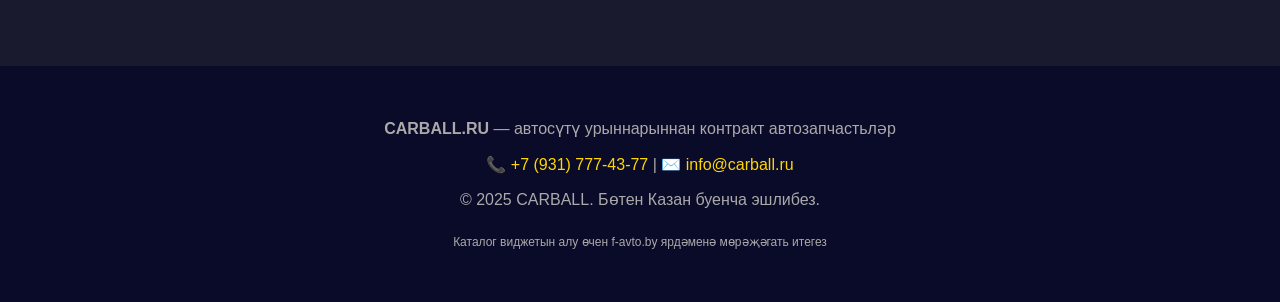
==== commit 75da1d68: "Add files via upload" ====
--- a/index-tt.html
+++ b/index-tt.html
@@ -1,227 +1,229 @@
-<!DOCTYPE html>
-<html lang="tt">
-
-<head>
-  <meta charset="UTF-8">
-  <meta name="viewport" content="width=device-width, initial-scale=1.0">
-  <title>CARBALL | Кулланылган автозапчастьләр — контракт детальләр</title>
-  <meta name="description"
-    content="Автосүтү урыннарыннан контракт автозапчастьләр. 70% кадәр экономия, чит ил машиналары өчен оригиналь детальләр. Россия буенча җибәрү.">
-  <link rel="stylesheet" href="carbal.css">
-</head>
-
-<body>
-  <div class="header">
-    <div class="header-top">
-      <img class="header-logo" src="CarBall.jpg" alt="CARBALL логотибы">
-      <div>
-        <h1>CARBALL <span>| кулланылган автозапчастьләр</span></h1>
-        <p>Автосүтү урыннарыннан контракт оригиналь детальләр • 70% кадәр экономия • Казан буенча җибәрү</p>
-      </div>
-    </div>
-
-    <div  class="lang-switcher">
-      <a href="index.html" class="lang-btn">🇷🇺 RU</a>
-      <a href="index-tt.html" class="lang-btn active">🇹🇹 ТАТ</a>
-    </div>
-
-    <div class="contacts">
-      📞 <a href="tel:+79317774377" class="phone-link">+7 (931) 777-43-77</a> &nbsp;|&nbsp;
-      ✉️ <a href="mailto:info@carball.ru">info@carball.ru</a>
-    </div>
-  </div>
-
-  <div class="container">
-    <div class="widget-area">
-      <h2>🔍 Кулланылган автозапчастьләрне эзләү</h2>
-      <p>Марка, модель яки VIN буенча кирәкле детальне табыгыз</p>
-      <div class="widget-placeholder" id="favto_catalog_widget">
-        <p>⏳ Автозапчастьләр каталогы йөкләнә...</p>
-        <div class="badge">Виджет ачкыч алганнан соң пәйда булачак</div>
-      </div>
-    </div>
-
-    <div class="tabs-container" id="tabsContainer">
-      <div class="tab">
-        <div class="tab-header" data-tab="1">
-          <h3><span class="tab-icon">🚗</span> Кулланылган запчастьләрне торгызу индустриясе</h3>
-          <span class="tab-arrow">▼</span>
-        </div>
-        <div class="tab-content">
-          <div class="tab-inner">
-            <p>Ел саен кулланылган автозапчастьләр куллану әйләнеше үсә. Яңалары белән чагыштырганда соңгы сатып алучы
-              өчен
-              бәянең сизелерлек аермасы. Без барыбыз да хезмәт күрсәтү мөмкинлекләребез өчен доступлы яхшы чит ил
-              автомобильләрендә йөрергә телибез. Монда санкцияләр тәэсирендә төрле чикләүләр һәм автозапчастьләрнең
-              кыйммәтләнүе кулланучыларга — иске, ләкин бик яхшы һәм уңайлы чит ил машиналары хуҗаларына уңайсызлыкларга
-              китерә.</p>
-            <p>Менә Дәүләт Думасы чит ил җитештерүе сыйфатлы автомобильләрендә йөрергә теләгән кешеләр турында уйланган.
-              Дәүләт Думасы депутатлары Россия Федерациясе хөкүмәтенә инициатива белән мөрәҗәгать итте — кулланылган
-              автозапчастьләрне массакүләм торгызу һәм куллану индустриясен булдыру. Мондый индустриянең булмавы
-              күпсанлы автомобильләрнең сафтан чыгуына китерергә мөмкин.</p>
-            <div class="highlight">📊 <strong>Мөһим:</strong> Компонентларны ремонтлау яңа комплектлау чыгаруга
-              караганда 50% кадәр арзанрак, ә энергия чыгымнары 60% кадәр түбәнрәк. Шуның өстенә, кулланылган
-              запчастьләрне
-              торгызу производствосын булдыру чит илләрдән детальләр китерүгә бәйлелекне киметергә мөмкинлек бирәчәк.
-            </div>
-            <p>Бу инициативага уңыш телим. Бу безгә — класслы чит ил машиналарын яратучыларга файда китерәчәк дип
-              ышанам. Шулай бит, егетләр?</p>
-          </div>
-        </div>
-      </div>
-
-      <div class="tab">
-        <div class="tab-header" data-tab="2">
-          <h3><span class="tab-icon">🏛️</span> Дәүләт базарны контрольдә тотарга тиеш</h3>
-          <span class="tab-arrow">▼</span>
-        </div>
-        <div class="tab-content">
-          <div class="tab-inner">
-            <p>Соңгы 5 елда Россия Европа, Япония, Корея, Дубайдан иске автозапчастьләр тонналап кертелә торган урынга
-              әверелде. Шулай ук автосүтү өчен кертелә торган машина комплектлары ел саен миллионнар белән исәпләнә. Һәм
-              болар барысы да ил буйлап сатыла. Моннан тыш, ДТПдан соң иминият автомобильләре меңнәр белән җирле
-              автосүтү үзәкләрен тутыра.</p>
-            <p>Сүтүдән автозапчастьләр буенча әйләнеш гаять зур. Һәр көн саен автосүтү урыннарының саны арта бара. Һәм
-              иң мөһиме — сорау бер секундка да туктамый. Чөнки иске запчастьләр бернинди контроль үтми, ә бу юлларда
-              авария хәлләренә китерергә мөмкин. Шуның өстенә, иске детальләргә сорау ил урамнарында урлауларның артуына
-              да сәбәп булырга мөмкин.</p>
-            <p>Автосүтү урыннарына сорауны ОСАГО буенча ремонтта иске детальләрне куллануны рөхсәт итү факты арттырды.
-              Төп мәсьәлә юл хәрәкәте иминлегенә кагыла. Аварияләрне булдырмау өчен сыйфатны бәяләү кирәк.</p>
-          </div>
-        </div>
-      </div>
-
-      <div class="tab">
-        <div class="tab-header" data-tab="3">
-          <h3><span class="tab-icon">🔧</span> Автосүтү — бу нәрсә һәм аны нәрсә белән ашыйлар?</h3>
-          <span class="tab-arrow">▼</span>
-        </div>
-        <div class="tab-content">
-          <div class="tab-inner">
-            <h4>1 нче өлеш. Автосүтү нәрсә ул?</h4>
-            <p>Автосүтү — ДТПдан соң да, Европа, Япония, Кореядән автосүтү өчен кертелгән, кулланышта булган
-              автомобильләрдән автозапчастьләр салына торган, җентекләп караганнан һәм алга таба куркынычсыз куллануга
-              яраклылыгын тикшергәннән соң сатуга куела торган остаханә.</p>
-            <h4>2 нче өлеш. Контракт запчастьләр</h4>
-            <p>Россия чынбарлыгында автосүтү урыннары еш кына аварияләрдән соңгы металлолом булып тора. Автомобиль сүтү
-              өчен чит илдән кертелгәндә исә башка мәсьәлә. Алар контракт дип атала. Нигездә йөгерешне теркиләр, тулы
-              машинаны сыныйлар, компрессияне тикшерәләр, йөреш өлешен капшап карыйлар һәм сүтүгә керешәләр. Мондый
-              автосүтү урыннарында детальләр оригиналь, импорт, туган.</p>
-            <h4>3 нче өлеш. Сыйфатны кайда эзләргә?</h4>
-            <p>Шулай да, анда да, монда да сыйфатлы, әле бик яхшы калдык ресурслы детальләр табу реаль. Шалтыратыгыз,
-              языгыз — безнең белгечләр сезгә вакытны һәм нервларны сакларга ярдәм итәчәк. Безнең интернет-кибеттә нәкъ
-              менә контракт автосүтү автозапчастьләре тәкъдим ителә, алар керүдә тикшерелгән һәм алга таба куллану өчен
-              билгеле бер ресурска ия.</p>
-            <div class="benefits-mini">
-              <div class="benefit-mini"><strong>💰 70% кадәр экономия</strong> Яңа деталь берничә тапкыр кыйммәтрәк
-              </div>
-              <div class="benefit-mini"><strong>🔧 Оригиналь сыйфат</strong> Алдынгы брендлардан контракт запчастьләр
-              </div>
-              <div class="benefit-mini"><strong>🚚 Россия буенча җибәрү</strong> Теләсә кайсы төбәккә тиз озату</div>
-              <div class="benefit-mini"><strong>📦 Заказ буенча сайлау</strong> Хәтта сирәк детальне дә табабыз</div>
-            </div>
-          </div>
-        </div>
-      </div>
-
-      <div class="tab">
-        <div class="tab-header" data-tab="4">
-          <h3><span class="tab-icon">💸</span> Запчастьләрдә бик нык экономияләргә мөмкин</h3>
-          <span class="tab-arrow">▼</span>
-        </div>
-        <div class="tab-content">
-          <div class="tab-inner">
-            <p>Нигездә автосүтүгә мөрәҗәгать итүнең төп факторы — яңа автозапчастьнең бик югары бәясе. Кагыйдә буларак,
-              кибеттән яңа детальнең бәясе иске кулланылганныкына караганда күп тапкырларга кыйммәтрәк. Ә кайвакыт
-              запчастьнең оригинальлеге һәм сирәклеге очрагында аерма гаять зур булырга мөмкин, һәм автоһәвәскәрләргә
-              чарасыздан автосүтүчеләргә мөрәҗәгать итәргә туры килә.</p>
-            <p>Яңа оригиналь автозапчастьләр базарын тотарга авырлык белән тырышучы тәэмин итүчеләр белән хәзерге кризис
-              вакытында еш кына кирәкле запчастьне табу бик авыр була. Бара торган вакыйгалар нәтиҗәсендә автосүтү төрле
-              модельдәге чит ил машиналары клиентлары өчен шундый кирәкле һәм зарур урын булып тора.</p>
-          </div>
-        </div>
-      </div>
-
-      <div class="tab">
-        <div class="tab-header" data-tab="5">
-          <h3><span class="tab-icon">🔒</span> Автосүтүдән детальләрнең ышанычлылыгы</h3>
-          <span class="tab-arrow">▼</span>
-        </div>
-        <div class="tab-content">
-          <div class="tab-inner">
-            <p>Һичшиксез, кулланучыда акыллы һәм хаклы сорау туа — автосүтүдән автозапчастьләр ни дәрәҗәдә ышанычлы?
-              Запчасть инде эксплуатациядә булган һәм хезмәт ресурсы кимрәк булуы барысын да сагайта.</p>
-            <p>Чынлыкта исә автосүтү урыннарыннан сатып алына торган запчастьләр бик сыйфатлы һәм күпчелек очракта
-              яңаларыннан калышмый. Чөнки нигездә детальләр зур йөгереш туплый алмаган бәрелгән автомобильләрдән салына.
-              Һәм кулланылган запчастьләр базарындагы көндәшлек автосүтүчеләрнең абруен сакларга мәҗбүр итә — һәркем үз
-              репутациясен кадерли һәм яраксыз товар сатмаячак.</p>
-          </div>
-        </div>
-      </div>
-
-      <div class="tab">
-        <div class="tab-header" data-tab="6">
-          <h3><span class="tab-icon">⚠️</span> Җитешсезлекләр һәм запчастьләрне ничек сайларга</h3>
-          <span class="tab-arrow">▼</span>
-        </div>
-        <div class="tab-content">
-          <div class="tab-inner">
-            <h4>Сатып алу җитешсезлекләре</h4>
-            <p><strong>Зур ассортимент.</strong> Әйе, бу өстенлек тә, җитешсезлек тә. Теләгән автозапчастьне сайлау өчен
-              клиентлар күп вариантлар карый. Шуңа күрә без сезгә вакытны экономияләргә һәм профессионалларга ышанырга
-              тәкъдим итәбез.</p>
-            <p><strong>Тәкъдим ителгән детальләрнең сыйфаты.</strong> Клиентларда яңа автозапчастьләргә ышаныч
-              кулланышта булганнарына караганда югарырак. Ләкин хәзерге чынбарлыкта хәтта яңа запчасть тә озын хезмәт
-              итүгә гарантия бирми. Иске детальне сатып алып, клиент артык түләми.</p>
-            <p><strong>Иске детальләргә гарантия.</strong> Ул кечкенә яки бөтенләй юк. Дөресен әйткәндә, яңаларына да
-              гарантия юк диярлек, яки кайтару өчен бик күп процедуралар үтәргә кирәк.</p>
-            <h4>✅ Автосүтүдән запчастьләрне ничек сайларга</h4>
-            <p><strong>Йөреш өлеше.</strong> Сайлаганда детальнең тузуы 45 проценттан артмаска тиешлеген җитәкчелеккә
-              алырга кирәк. Иминлектә бернинди дә экономияләргә ярамый. СТОда урнаштырганда осталар белән киңәшләшегез.
-            </p>
-            <p><strong>Кузов өлешләре.</strong> Кузов өлешләрен сайлаганда һәрвакыт җентекләп карагыз, шпаклёвка катламы
-              астында рихтланган һәм яшерелгән детальләргә юлыкмас өчен.</p>
-            <p><strong>Салон.</strong> Монда үзегезнең иске автомобилегезнең үзгәрүеннән рәхәтләнеп кенә буласыз.
-              Барысын да табабыз һәм сезнең тимер атыгызны яңартабыз!</p>
-          </div>
-        </div>
-      </div>
-    </div>
-  </div>
-
-  <div class="footer">
-    <p><strong>CARBALL.RU</strong> — автосүтү урыннарыннан контракт автозапчастьләр</p>
-    <p>📞 <a href="tel:+79317774377">+7 (931) 777-43-77</a> | ✉️ <a href="mailto:info@carball.ru">info@carball.ru</a>
-    </p>
-    <p>© 2025 CARBALL. Бөтен Казан буенча эшлибез.</p>
-    <p style="font-size: 12px; margin-top: 20px;">Каталог виджетын алу өчен f-avto.by ярдәменә мөрәҗәгать итегез</p>
-  </div>
-
-  <div class="go-top" id="goTop">↑</div>
-
-  <script>
-    const tabs = document.querySelectorAll('.tab');
-    tabs.forEach(tab => {
-      const header = tab.querySelector('.tab-header');
-      header.addEventListener('click', () => {
-        tabs.forEach(otherTab => {
-          if (otherTab !== tab && otherTab.classList.contains('active')) {
-            otherTab.classList.remove('active');
-          }
-        });
-        tab.classList.toggle('active');
-      });
-    });
-    if (tabs.length > 0) tabs[0].classList.add('active');
-
-    const goTop = document.getElementById('goTop');
-    window.addEventListener('scroll', () => {
-      goTop.classList.toggle('show', window.scrollY > 300);
-    });
-    goTop.addEventListener('click', () => {
-      window.scrollTo({ top: 0, behavior: 'smooth' });
-    });
-  </script>
-</body>
-
+<!DOCTYPE html>
+<html lang="tt">
+
+<head>
+  <meta charset="UTF-8">
+  <meta name="viewport" content="width=device-width, initial-scale=1.0">
+  <title>CARBALL | Кулланылган автозапчастьләр — контракт детальләр</title>
+  <meta name="description"
+    content="Автосүтү урыннарыннан контракт автозапчастьләр. 70% кадәр экономия, чит ил машиналары өчен оригиналь детальләр. Россия буенча җибәрү.">
+  <link rel="stylesheet" href="carbal.css">
+</head>
+
+<body>
+  <div class="header">
+    <div class="header-container">
+      <div class="header-brand">
+        <img class="header-logo" src="CarBall.jpg" alt="CARBALL логотип">
+        <div class="header-title">
+          <h1>CARBALL <span>| кулланылган автозапчастьләр</span></h1>
+          <p>\Автосүтү урыннарыннан контракт оригиналь детальләр • 70% кадәр экономия • Казан буенча җибәрү</p>
+        </div>
+      </div>
+      <div class="header-actions">
+        <div class="lang-switcher">
+          <a href="index.html" class="lang-btn active">🇷🇺 RU</a>
+          <a href="index-tt.html" class="lang-btn">🇹🇹 ТАТ</a>
+        </div>
+        <div class="contacts">
+          📞 <a href="tel:+79317774377" class="phone-link">+7 (931) 777-43-77</a> &nbsp;|&nbsp;
+          ✉️ <a href="mailto:info@carball.ru">info@carball.ru</a>
+        </div>
+      </div>
+    </div>
+  </div>
+
+  <div class="container">
+    <div class="widget-area">
+      <h2>🔍 Кулланылган автозапчастьләрне эзләү</h2>
+      <p>Марка, модель яки VIN буенча кирәкле детальне табыгыз</p>
+      <div class="widget-placeholder" id="favto_catalog_widget">
+        <p>⏳ Автозапчастьләр каталогы йөкләнә...</p>
+        <div class="badge">Виджет ачкыч алганнан соң пәйда булачак</div>
+      </div>
+    </div>
+
+    <div class="tabs-container" id="tabsContainer">
+      <div class="tab">
+        <div class="tab-header" data-tab="1">
+          <h3><span class="tab-icon">🚗</span> Кулланылган запчастьләрне торгызу индустриясе</h3>
+          <span class="tab-arrow">▼</span>
+        </div>
+        <div class="tab-content">
+          <div class="tab-inner">
+            <p>Ел саен кулланылган автозапчастьләр куллану әйләнеше үсә. Яңалары белән чагыштырганда соңгы сатып алучы
+              өчен
+              бәянең сизелерлек аермасы. Без барыбыз да хезмәт күрсәтү мөмкинлекләребез өчен доступлы яхшы чит ил
+              автомобильләрендә йөрергә телибез. Монда санкцияләр тәэсирендә төрле чикләүләр һәм автозапчастьләрнең
+              кыйммәтләнүе кулланучыларга — иске, ләкин бик яхшы һәм уңайлы чит ил машиналары хуҗаларына уңайсызлыкларга
+              китерә.</p>
+            <p>Менә Дәүләт Думасы чит ил җитештерүе сыйфатлы автомобильләрендә йөрергә теләгән кешеләр турында уйланган.
+              Дәүләт Думасы депутатлары Россия Федерациясе хөкүмәтенә инициатива белән мөрәҗәгать итте — кулланылган
+              автозапчастьләрне массакүләм торгызу һәм куллану индустриясен булдыру. Мондый индустриянең булмавы
+              күпсанлы автомобильләрнең сафтан чыгуына китерергә мөмкин.</p>
+            <div class="highlight">📊 <strong>Мөһим:</strong> Компонентларны ремонтлау яңа комплектлау чыгаруга
+              караганда 50% кадәр арзанрак, ә энергия чыгымнары 60% кадәр түбәнрәк. Шуның өстенә, кулланылган
+              запчастьләрне
+              торгызу производствосын булдыру чит илләрдән детальләр китерүгә бәйлелекне киметергә мөмкинлек бирәчәк.
+            </div>
+            <p>Бу инициативага уңыш телим. Бу безгә — класслы чит ил машиналарын яратучыларга файда китерәчәк дип
+              ышанам. Шулай бит, егетләр?</p>
+          </div>
+        </div>
+      </div>
+
+      <div class="tab">
+        <div class="tab-header" data-tab="2">
+          <h3><span class="tab-icon">🏛️</span> Дәүләт базарны контрольдә тотарга тиеш</h3>
+          <span class="tab-arrow">▼</span>
+        </div>
+        <div class="tab-content">
+          <div class="tab-inner">
+            <p>Соңгы 5 елда Россия Европа, Япония, Корея, Дубайдан иске автозапчастьләр тонналап кертелә торган урынга
+              әверелде. Шулай ук автосүтү өчен кертелә торган машина комплектлары ел саен миллионнар белән исәпләнә. Һәм
+              болар барысы да ил буйлап сатыла. Моннан тыш, ДТПдан соң иминият автомобильләре меңнәр белән җирле
+              автосүтү үзәкләрен тутыра.</p>
+            <p>Сүтүдән автозапчастьләр буенча әйләнеш гаять зур. Һәр көн саен автосүтү урыннарының саны арта бара. Һәм
+              иң мөһиме — сорау бер секундка да туктамый. Чөнки иске запчастьләр бернинди контроль үтми, ә бу юлларда
+              авария хәлләренә китерергә мөмкин. Шуның өстенә, иске детальләргә сорау ил урамнарында урлауларның артуына
+              да сәбәп булырга мөмкин.</p>
+            <p>Автосүтү урыннарына сорауны ОСАГО буенча ремонтта иске детальләрне куллануны рөхсәт итү факты арттырды.
+              Төп мәсьәлә юл хәрәкәте иминлегенә кагыла. Аварияләрне булдырмау өчен сыйфатны бәяләү кирәк.</p>
+          </div>
+        </div>
+      </div>
+
+      <div class="tab">
+        <div class="tab-header" data-tab="3">
+          <h3><span class="tab-icon">🔧</span> Автосүтү — бу нәрсә һәм аны нәрсә белән ашыйлар?</h3>
+          <span class="tab-arrow">▼</span>
+        </div>
+        <div class="tab-content">
+          <div class="tab-inner">
+            <h4>1 нче өлеш. Автосүтү нәрсә ул?</h4>
+            <p>Автосүтү — ДТПдан соң да, Европа, Япония, Кореядән автосүтү өчен кертелгән, кулланышта булган
+              автомобильләрдән автозапчастьләр салына торган, җентекләп караганнан һәм алга таба куркынычсыз куллануга
+              яраклылыгын тикшергәннән соң сатуга куела торган остаханә.</p>
+            <h4>2 нче өлеш. Контракт запчастьләр</h4>
+            <p>Россия чынбарлыгында автосүтү урыннары еш кына аварияләрдән соңгы металлолом булып тора. Автомобиль сүтү
+              өчен чит илдән кертелгәндә исә башка мәсьәлә. Алар контракт дип атала. Нигездә йөгерешне теркиләр, тулы
+              машинаны сыныйлар, компрессияне тикшерәләр, йөреш өлешен капшап карыйлар һәм сүтүгә керешәләр. Мондый
+              автосүтү урыннарында детальләр оригиналь, импорт, туган.</p>
+            <h4>3 нче өлеш. Сыйфатны кайда эзләргә?</h4>
+            <p>Шулай да, анда да, монда да сыйфатлы, әле бик яхшы калдык ресурслы детальләр табу реаль. Шалтыратыгыз,
+              языгыз — безнең белгечләр сезгә вакытны һәм нервларны сакларга ярдәм итәчәк. Безнең интернет-кибеттә нәкъ
+              менә контракт автосүтү автозапчастьләре тәкъдим ителә, алар керүдә тикшерелгән һәм алга таба куллану өчен
+              билгеле бер ресурска ия.</p>
+            <div class="benefits-mini">
+              <div class="benefit-mini"><strong>💰 70% кадәр экономия</strong> Яңа деталь берничә тапкыр кыйммәтрәк
+              </div>
+              <div class="benefit-mini"><strong>🔧 Оригиналь сыйфат</strong> Алдынгы брендлардан контракт запчастьләр
+              </div>
+              <div class="benefit-mini"><strong>🚚 Россия буенча җибәрү</strong> Теләсә кайсы төбәккә тиз озату</div>
+              <div class="benefit-mini"><strong>📦 Заказ буенча сайлау</strong> Хәтта сирәк детальне дә табабыз</div>
+            </div>
+          </div>
+        </div>
+      </div>
+
+      <div class="tab">
+        <div class="tab-header" data-tab="4">
+          <h3><span class="tab-icon">💸</span> Запчастьләрдә бик нык экономияләргә мөмкин</h3>
+          <span class="tab-arrow">▼</span>
+        </div>
+        <div class="tab-content">
+          <div class="tab-inner">
+            <p>Нигездә автосүтүгә мөрәҗәгать итүнең төп факторы — яңа автозапчастьнең бик югары бәясе. Кагыйдә буларак,
+              кибеттән яңа детальнең бәясе иске кулланылганныкына караганда күп тапкырларга кыйммәтрәк. Ә кайвакыт
+              запчастьнең оригинальлеге һәм сирәклеге очрагында аерма гаять зур булырга мөмкин, һәм автоһәвәскәрләргә
+              чарасыздан автосүтүчеләргә мөрәҗәгать итәргә туры килә.</p>
+            <p>Яңа оригиналь автозапчастьләр базарын тотарга авырлык белән тырышучы тәэмин итүчеләр белән хәзерге кризис
+              вакытында еш кына кирәкле запчастьне табу бик авыр була. Бара торган вакыйгалар нәтиҗәсендә автосүтү төрле
+              модельдәге чит ил машиналары клиентлары өчен шундый кирәкле һәм зарур урын булып тора.</p>
+          </div>
+        </div>
+      </div>
+
+      <div class="tab">
+        <div class="tab-header" data-tab="5">
+          <h3><span class="tab-icon">🔒</span> Автосүтүдән детальләрнең ышанычлылыгы</h3>
+          <span class="tab-arrow">▼</span>
+        </div>
+        <div class="tab-content">
+          <div class="tab-inner">
+            <p>Һичшиксез, кулланучыда акыллы һәм хаклы сорау туа — автосүтүдән автозапчастьләр ни дәрәҗәдә ышанычлы?
+              Запчасть инде эксплуатациядә булган һәм хезмәт ресурсы кимрәк булуы барысын да сагайта.</p>
+            <p>Чынлыкта исә автосүтү урыннарыннан сатып алына торган запчастьләр бик сыйфатлы һәм күпчелек очракта
+              яңаларыннан калышмый. Чөнки нигездә детальләр зур йөгереш туплый алмаган бәрелгән автомобильләрдән салына.
+              Һәм кулланылган запчастьләр базарындагы көндәшлек автосүтүчеләрнең абруен сакларга мәҗбүр итә — һәркем үз
+              репутациясен кадерли һәм яраксыз товар сатмаячак.</p>
+          </div>
+        </div>
+      </div>
+
+      <div class="tab">
+        <div class="tab-header" data-tab="6">
+          <h3><span class="tab-icon">⚠️</span> Җитешсезлекләр һәм запчастьләрне ничек сайларга</h3>
+          <span class="tab-arrow">▼</span>
+        </div>
+        <div class="tab-content">
+          <div class="tab-inner">
+            <h4>Сатып алу җитешсезлекләре</h4>
+            <p><strong>Зур ассортимент.</strong> Әйе, бу өстенлек тә, җитешсезлек тә. Теләгән автозапчастьне сайлау өчен
+              клиентлар күп вариантлар карый. Шуңа күрә без сезгә вакытны экономияләргә һәм профессионалларга ышанырга
+              тәкъдим итәбез.</p>
+            <p><strong>Тәкъдим ителгән детальләрнең сыйфаты.</strong> Клиентларда яңа автозапчастьләргә ышаныч
+              кулланышта булганнарына караганда югарырак. Ләкин хәзерге чынбарлыкта хәтта яңа запчасть тә озын хезмәт
+              итүгә гарантия бирми. Иске детальне сатып алып, клиент артык түләми.</p>
+            <p><strong>Иске детальләргә гарантия.</strong> Ул кечкенә яки бөтенләй юк. Дөресен әйткәндә, яңаларына да
+              гарантия юк диярлек, яки кайтару өчен бик күп процедуралар үтәргә кирәк.</p>
+            <h4>✅ Автосүтүдән запчастьләрне ничек сайларга</h4>
+            <p><strong>Йөреш өлеше.</strong> Сайлаганда детальнең тузуы 45 проценттан артмаска тиешлеген җитәкчелеккә
+              алырга кирәк. Иминлектә бернинди дә экономияләргә ярамый. СТОда урнаштырганда осталар белән киңәшләшегез.
+            </p>
+            <p><strong>Кузов өлешләре.</strong> Кузов өлешләрен сайлаганда һәрвакыт җентекләп карагыз, шпаклёвка катламы
+              астында рихтланган һәм яшерелгән детальләргә юлыкмас өчен.</p>
+            <p><strong>Салон.</strong> Монда үзегезнең иске автомобилегезнең үзгәрүеннән рәхәтләнеп кенә буласыз.
+              Барысын да табабыз һәм сезнең тимер атыгызны яңартабыз!</p>
+          </div>
+        </div>
+      </div>
+    </div>
+  </div>
+
+  <div class="footer">
+    <p><strong>CARBALL.RU</strong> — автосүтү урыннарыннан контракт автозапчастьләр</p>
+    <p>📞 <a href="tel:+79317774377">+7 (931) 777-43-77</a> | ✉️ <a href="mailto:info@carball.ru">info@carball.ru</a>
+    </p>
+    <p>© 2025 CARBALL. Бөтен Казан буенча эшлибез.</p>
+    <p style="font-size: 12px; margin-top: 20px;">Каталог виджетын алу өчен f-avto.by ярдәменә мөрәҗәгать итегез</p>
+  </div>
+
+  <div class="go-top" id="goTop">↑</div>
+
+  <script>
+    const tabs = document.querySelectorAll('.tab');
+    tabs.forEach(tab => {
+      const header = tab.querySelector('.tab-header');
+      header.addEventListener('click', () => {
+        tabs.forEach(otherTab => {
+          if (otherTab !== tab && otherTab.classList.contains('active')) {
+            otherTab.classList.remove('active');
+          }
+        });
+        tab.classList.toggle('active');
+      });
+    });
+    if (tabs.length > 0) tabs[0].classList.add('active');
+
+    const goTop = document.getElementById('goTop');
+    window.addEventListener('scroll', () => {
+      goTop.classList.toggle('show', window.scrollY > 300);
+    });
+    goTop.addEventListener('click', () => {
+      window.scrollTo({ top: 0, behavior: 'smooth' });
+    });
+  </script>
+</body>
+
 </html>
--- a/carbal.css
+++ b/carbal.css
@@ -1,350 +1,382 @@
-* {
-  margin: 0;
-  padding: 0;
-  box-sizing: border-box;
-}
-
-
-body {
-  font-family: -apple-system, BlinkMacSystemFont, 'Segoe UI', Roboto, 'Helvetica Neue', Arial, sans-serif;
-  color: #1a1a2e;
-  line-height: 1.6;
-  background-image: url('1.jpg');
-  background-size: cover;
-  background-position: center;
-  background-repeat: no-repeat;
-  background-attachment: fixed;
-  background-color: #1a1a2e;
-  position: relative;
-  min-height: 100vh;
-}
-
-.header {
-  background: linear-gradient(135deg, rgba(10, 10, 42, 0.95) 0%, rgba(13, 79, 200, 0.95) 100%);
-  color: #f8f9fa;
-  padding: 40px 20px;
-  text-align: center;
-  width: 90%;
-  max-width: 1100px;
-  border-radius: 30px;
-  margin: 30px auto;
-  position: sticky;
-  top: 0;
-  z-index: 1000;
-  left: 50%;
-  transform: translateX(-50%);
-}
-
-.header-top {
-  display: flex;
-  align-items: center;
-  justify-content: center;
-  gap: 25px;
-  margin-bottom: 20px;
-  flex-wrap: wrap;
-}
-
-.header-logo {
-  width: 90px;
-  height: 90px;
-  border-radius: 50%;
-  object-fit: cover;
-  border: 3px solid #ffd700;
-  box-shadow: 0 0 25px rgba(255, 215, 0, 0.4);
-  transition: transform 0.3s ease;
-}
-
-.header-logo:hover {
-  transform: scale(1.05);
-}
-
-.header h1 {
-  font-size: 48px;
-  margin-bottom: 5px;
-  text-align: left;
-}
-
-.header h1 span {
-  color: #f8f9fa;
-}
-
-.header p {
-  font-size: 18px;
-  opacity: 0.9;
-  max-width: 700px;
-  margin: 0;
-  text-align: left;
-}
-
-.contacts {
-  margin-top: 20px;
-  font-size: 41px;
-}
-
-.contacts a {
-  color: #f8f9fa;
-  text-decoration: none;
-}
-
-@media (max-width: 768px) {
-  .header-top {
-    flex-direction: column;
-    text-align: center;
-  }
-
-  .header h1 {
-    font-size: 32px;
-    text-align: center;
-  }
-
-  .header p {
-    text-align: center;
-    font-size: 16px;
-  }
-
-  .header-logo {
-    width: 70px;
-    height: 70px;
-  }
-
-  .lang-btn {
-    padding: 6px 14px;
-    font-size: 13px;
-  }
-
-  .container {
-    padding: 120px 15px 40px;
-  }
-
-  .header {
-    padding: 20px 10px;
-    width: 95%;
-    top: 10px;
-  }
-}
-
-.container {
-  max-width: 1200px;
-  margin: 0 auto;
-  padding: 350px 20px 40px;
-}
-
-.widget-area {
-  background: rgba(255, 255, 255, 0.95);
-  border-radius: 20px;
-  padding: 30px;
-  margin-bottom: 50px;
-  box-shadow: 0 4px 20px rgba(0, 0, 0, 0.2);
-  text-align: center;
-  border: 2px dashed #0d4fc8;
-}
-
-.widget-area h2 {
-  color: #0d4fc8;
-  margin-bottom: 10px;
-}
-
-.widget-placeholder {
-  background: #f8f9fa;
-  border-radius: 12px;
-  padding: 40px;
-  min-height: 300px;
-}
-
-.badge {
-  display: inline-block;
-  background: #0d4fc8;
-  color: white;
-  padding: 8px 20px;
-  border-radius: 50px;
-  font-size: 14px;
-  margin-top: 15px;
-}
-
-.tabs-container {
-  background: rgba(255, 255, 255, 0.92);
-  border-radius: 20px;
-  box-shadow: 0 4px 20px rgba(0, 0, 0, 0.1);
-  overflow: hidden;
-}
-
-.tab {
-  border-bottom: 1px solid rgba(0, 0, 0, 0.1);
-}
-
-.tab:last-child {
-  border-bottom: none;
-}
-
-.tab-header {
-  background: rgba(255, 255, 255, 0.95);
-  padding: 20px 25px;
-  cursor: pointer;
-  transition: background 0.3s ease;
-  display: flex;
-  justify-content: space-between;
-  align-items: center;
-}
-
-.tab-header:hover {
-  background: rgba(240, 244, 250, 0.98);
-}
-
-.tab-header h3 {
-  color: #0d4fc8;
-  font-size: 22px;
-  margin: 0;
-  display: flex;
-  align-items: center;
-  gap: 12px;
-}
-
-.tab-icon {
-  font-size: 28px;
-}
-
-.tab-arrow {
-  font-size: 24px;
-  color: #0d4fc8;
-  transition: transform 0.3s ease;
-}
-
-.tab.active .tab-arrow {
-  transform: rotate(180deg);
-}
-
-.tab-content {
-  max-height: 0;
-  overflow: hidden;
-  transition: max-height 0.5s ease;
-  background: rgba(250, 252, 255, 0.95);
-}
-
-.tab.active .tab-content {
-  max-height: 3000px;
-}
-
-.tab-inner {
-  padding: 25px 30px;
-  border-top: 1px solid rgba(0, 0, 0, 0.1);
-}
-
-.tab-inner p {
-  margin-bottom: 18px;
-  font-size: 16px;
-  color: #1a1a2e;
-}
-
-.tab-inner h4 {
-  color: #0d4fc8;
-  margin: 20px 0 10px 0;
-  font-size: 18px;
-}
-
-.tab-inner .highlight {
-  background: rgba(13, 79, 200, 0.1);
-  padding: 18px;
-  border-left: 4px solid #0d4fc8;
-  border-radius: 8px;
-  margin: 20px 0;
-}
-
-.benefits-mini {
-  display: grid;
-  grid-template-columns: repeat(auto-fit, minmax(200px, 1fr));
-  gap: 15px;
-  margin: 20px 0;
-}
-
-.benefit-mini {
-  background: white;
-  padding: 15px;
-  border-radius: 12px;
-  text-align: center;
-  border: 1px solid #e0e4e8;
-}
-
-.benefit-mini strong {
-  color: #0d4fc8;
-  display: block;
-  font-size: 18px;
-  margin-bottom: 8px;
-}
-
-.footer {
-  background: rgba(10, 10, 42, 0.95);
-  color: #aaa;
-  text-align: center;
-  padding: 40px 20px;
-  margin-top: 50px;
-}
-
-.footer p {
-  margin: 10px 0;
-}
-
-.footer a {
-  color: #0d4fc8;
-  text-decoration: none;
-}
-
-.go-top {
-  position: fixed;
-  bottom: 30px;
-  right: 30px;
-  background: #0d4fc8;
-  color: white;
-  width: 50px;
-  height: 50px;
-  border-radius: 50%;
-  display: flex;
-  align-items: center;
-  justify-content: center;
-  cursor: pointer;
-  opacity: 0;
-  transition: opacity 0.3s;
-  box-shadow: 0 2px 10px rgba(0, 0, 0, 0.2);
-  z-index: 100;
-}
-
-.go-top.show {
-  opacity: 1;
-}
-
-.go-top:hover {
-  background: #0a3a9e;
-}
-
-.phone-link:hover {
-  text-decoration: underline;
-}
-
-.lang-switcher {
-  margin: 15px 0;
-}
-
-.lang-btn {
-  display: inline-block;
-  padding: 8px 18px;
-  margin: 0 5px;
-  border: 2px solid rgba(255, 255, 255, 0.5);
-  border-radius: 25px;
-  color: #f8f9fa;
-  text-decoration: none;
-  font-size: 15px;
-  font-weight: bold;
-  transition: all 0.3s ease;
-}
-
-.lang-btn:hover {
-  background: rgba(255, 255, 255, 0.2);
-  border-color: #ffd700;
-  color: #ffd700;
-  transform: scale(1.05);
-}
-
-.lang-btn.active {
-  background: #ffd700;
-  color: #1a1a2e;
-  border-color: #ffd700;
+* {
+  margin: 0;
+  padding: 0;
+  box-sizing: border-box;
+}
+
+body {
+  font-family: -apple-system, BlinkMacSystemFont, 'Segoe UI', Roboto, 'Helvetica Neue', Arial, sans-serif;
+  color: #1a1a2e;
+  line-height: 1.6;
+  background-image: url('1.jpg');
+  background-size: cover;
+  background-position: center;
+  background-repeat: no-repeat;
+  background-attachment: fixed;
+  background-color: #1a1a2e;
+  position: relative;
+  min-height: 100vh;
+}
+
+.header {
+  background: linear-gradient(135deg, rgba(10, 10, 42, 0.95) 0%, rgba(13, 79, 200, 0.95) 100%);
+  color: #f8f9fa;
+  position: fixed;
+  top: 0;
+  left: 0;
+  right: 0;
+  z-index: 1000;
+  height: 100px;
+  display: flex;
+  align-items: center;
+  justify-content: center;
+  padding: 0 20px;
+  box-shadow: 0 4px 15px rgba(0, 0, 0, 0.3);
+}
+
+.header-container {
+  display: flex;
+  align-items: center;
+  justify-content: space-between;
+  width: 100%;
+  max-width: 1200px;
+  gap: 20px;
+}
+
+.header-brand {
+  display: flex;
+  align-items: center;
+  gap: 15px;
+}
+
+.header-logo {
+  width: 50px;
+  height: 50px;
+  border-radius: 50%;
+  object-fit: cover;
+  border: 2px solid #ffd700;
+  box-shadow: 0 0 15px rgba(255, 215, 0, 0.4);
+  transition: transform 0.3s ease;
+  flex-shrink: 0;
+}
+
+.header-logo:hover {
+  transform: scale(1.05);
+}
+
+.header-title h1 {
+  font-size: 20px;
+  margin: 0;
+  text-align: left;
+  letter-spacing: 0.3px;
+  line-height: 1.2;
+}
+
+.header-title h1 span {
+  color: #f8f9fa;
+}
+
+.header-title p {
+  font-size: 13px;
+  opacity: 0.9;
+  margin: 0;
+  text-align: left;
+  line-height: 1.3;
+}
+
+.header-actions {
+  display: flex;
+  flex-direction: column;
+  align-items: flex-end;
+  gap: 5px;
+}
+
+.lang-switcher {
+  display: flex;
+  gap: 5px;
+}
+
+.lang-btn {
+  display: inline-block;
+  padding: 4px 12px;
+  border: 2px solid rgba(255, 255, 255, 0.5);
+  border-radius: 25px;
+  color: #f8f9fa;
+  text-decoration: none;
+  font-size: 12px;
+  font-weight: bold;
+  transition: all 0.3s ease;
+}
+
+.lang-btn:hover {
+  background: rgba(255, 255, 255, 0.2);
+  border-color: #ffd700;
+  color: #ffd700;
+  transform: scale(1.05);
+}
+
+.lang-btn.active {
+  background: #ffd700;
+  color: #1a1a2e;
+  border-color: #ffd700;
+}
+
+.contacts {
+  font-size: 14px;
+  white-space: nowrap;
+}
+
+.contacts a {
+  color: #f8f9fa;
+  text-decoration: none;
+}
+
+.phone-link:hover {
+  text-decoration: underline;
+}
+
+.container {
+  max-width: 1200px;
+  margin: 0 auto;
+  padding: 130px 20px 40px;
+}
+
+.widget-area {
+  background: rgba(255, 255, 255, 0.95);
+  border-radius: 20px;
+  padding: 30px;
+  margin-bottom: 50px;
+  box-shadow: 0 4px 20px rgba(0, 0, 0, 0.2);
+  text-align: center;
+  border: 2px dashed #0d4fc8;
+}
+
+.widget-area h2 {
+  color: #0d4fc8;
+  margin-bottom: 10px;
+}
+
+.widget-placeholder {
+  background: #f8f9fa;
+  border-radius: 12px;
+  padding: 40px;
+  min-height: 300px;
+}
+
+.badge {
+  display: inline-block;
+  background: #0d4fc8;
+  color: white;
+  padding: 8px 20px;
+  border-radius: 50px;
+  font-size: 14px;
+  margin-top: 15px;
+}
+
+.tabs-container {
+  background: rgba(255, 255, 255, 0.92);
+  border-radius: 20px;
+  box-shadow: 0 4px 20px rgba(0, 0, 0, 0.1);
+  overflow: hidden;
+}
+
+.tab {
+  border-bottom: 1px solid rgba(0, 0, 0, 0.1);
+}
+
+.tab:last-child {
+  border-bottom: none;
+}
+
+.tab-header {
+  background: rgba(255, 255, 255, 0.95);
+  padding: 20px 25px;
+  cursor: pointer;
+  transition: background 0.3s ease;
+  display: flex;
+  justify-content: space-between;
+  align-items: center;
+}
+
+.tab-header:hover {
+  background: rgba(240, 244, 250, 0.98);
+}
+
+.tab-header h3 {
+  color: #0d4fc8;
+  font-size: 22px;
+  margin: 0;
+  display: flex;
+  align-items: center;
+  gap: 12px;
+}
+
+.tab-icon {
+  font-size: 28px;
+}
+
+.tab-arrow {
+  font-size: 24px;
+  color: #0d4fc8;
+  transition: transform 0.3s ease;
+}
+
+.tab.active .tab-arrow {
+  transform: rotate(180deg);
+}
+
+.tab-content {
+  max-height: 0;
+  overflow: hidden;
+  transition: max-height 0.5s ease;
+  background: rgba(250, 252, 255, 0.95);
+}
+
+.tab.active .tab-content {
+  max-height: 3000px;
+}
+
+.tab-inner {
+  padding: 25px 30px;
+  border-top: 1px solid rgba(0, 0, 0, 0.1);
+}
+
+.tab-inner p {
+  margin-bottom: 18px;
+  font-size: 16px;
+  color: #1a1a2e;
+}
+
+.tab-inner h4 {
+  color: #0d4fc8;
+  margin: 20px 0 10px 0;
+  font-size: 18px;
+}
+
+.tab-inner .highlight {
+  background: rgba(13, 79, 200, 0.1);
+  padding: 18px;
+  border-left: 4px solid #0d4fc8;
+  border-radius: 8px;
+  margin: 20px 0;
+}
+
+.benefits-mini {
+  display: grid;
+  grid-template-columns: repeat(auto-fit, minmax(200px, 1fr));
+  gap: 15px;
+  margin: 20px 0;
+}
+
+.benefit-mini {
+  background: white;
+  padding: 15px;
+  border-radius: 12px;
+  text-align: center;
+  border: 1px solid #e0e4e8;
+}
+
+.benefit-mini strong {
+  color: #0d4fc8;
+  display: block;
+  font-size: 18px;
+  margin-bottom: 8px;
+}
+
+.footer {
+  background: rgba(10, 10, 42, 0.95);
+  color: #aaa;
+  text-align: center;
+  padding: 40px 20px;
+  margin-top: 50px;
+}
+
+.footer p {
+  margin: 10px 0;
+}
+
+.footer a {
+  color: #ffd700;
+  text-decoration: none;
+}
+
+.go-top {
+  position: fixed;
+  bottom: 30px;
+  right: 30px;
+  background: #0d4fc8;
+  color: white;
+  width: 50px;
+  height: 50px;
+  border-radius: 50%;
+  display: flex;
+  align-items: center;
+  justify-content: center;
+  cursor: pointer;
+  opacity: 0;
+  transition: opacity 0.3s;
+  box-shadow: 0 2px 10px rgba(0, 0, 0, 0.2);
+  z-index: 100;
+}
+
+.go-top.show {
+  opacity: 1;
+}
+
+.go-top:hover {
+  background: #0a3a9e;
+}
+
+@media (max-width: 768px) {
+  .header {
+    height: auto;
+    padding: 15px 10px;
+    justify-content: center;
+  }
+
+  .header-container {
+    flex-direction: column;
+    gap: 10px;
+    align-items: center;
+  }
+
+  .header-brand {
+    flex-direction: column;
+    text-align: center;
+    gap: 8px;
+  }
+
+  .header-title h1 {
+    font-size: 20px;
+    text-align: center;
+  }
+
+  .header-title p {
+    text-align: center;
+    font-size: 12px;
+  }
+
+  .header-logo {
+    width: 45px;
+    height: 45px;
+  }
+
+  .header-actions {
+    align-items: center;
+    gap: 8px;
+  }
+
+  .contacts {
+    font-size: 13px;
+    white-space: normal;
+  }
+
+  .lang-btn {
+    padding: 4px 10px;
+    font-size: 11px;
+  }
+
+  .container {
+    padding-top: 120px;
+  }
 }
